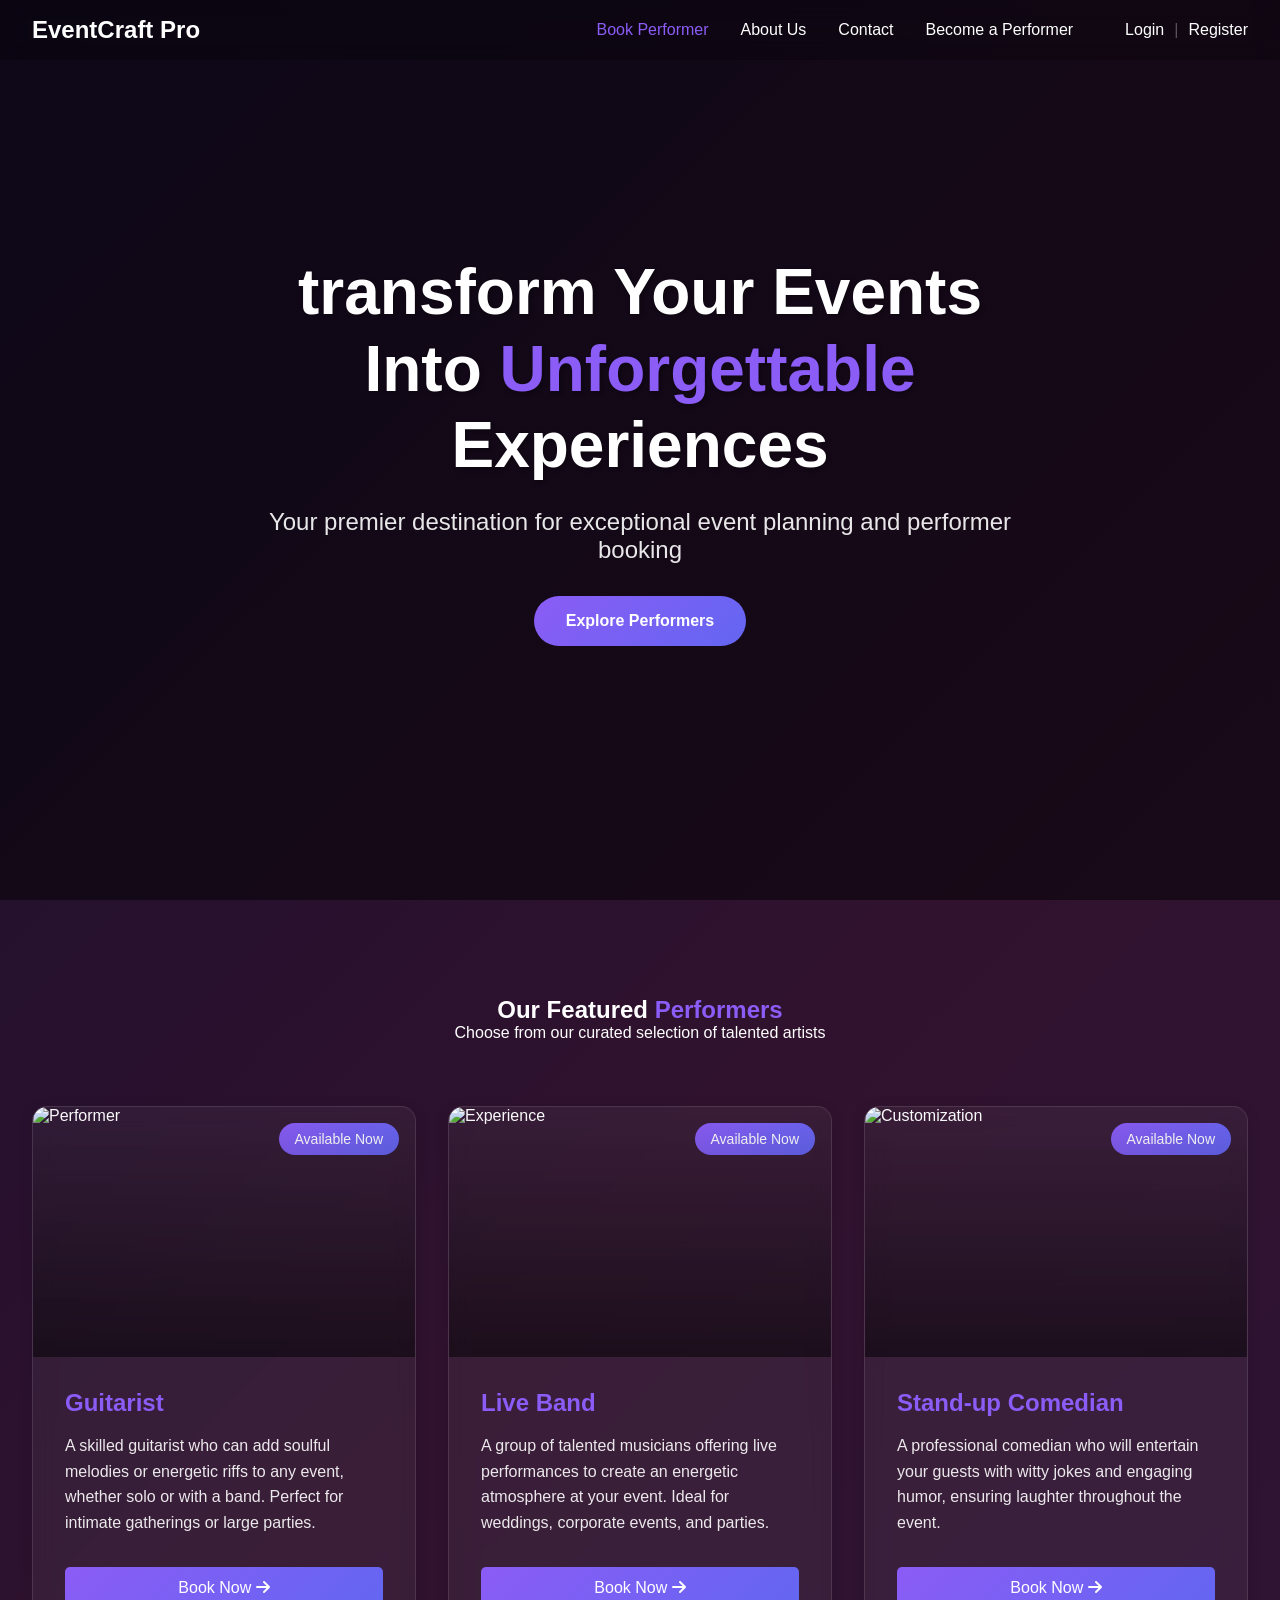
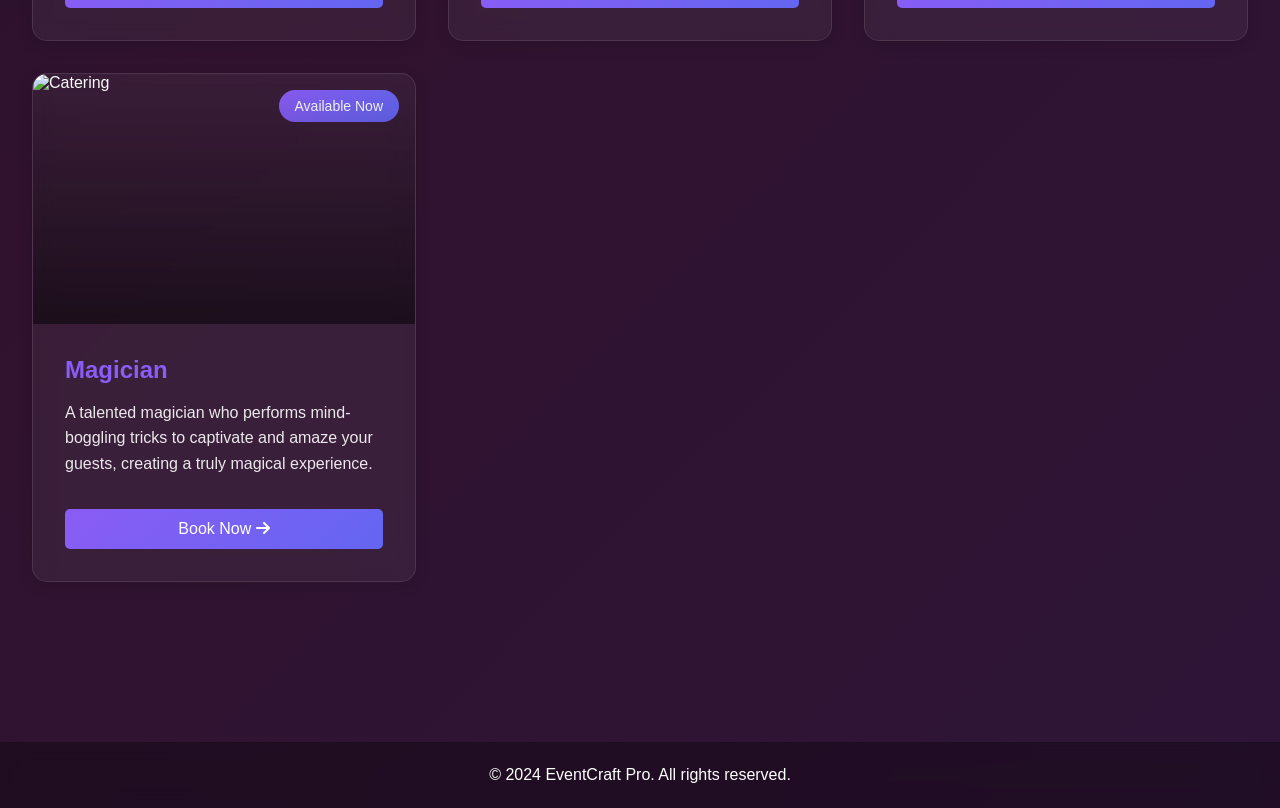
==== index.html @ e8dbcd3c "A" ====
<!DOCTYPE html>
<html lang="en">
<head>
    <meta charset="UTF-8">
    <meta name="viewport" content="width=device-width, initial-scale=1.0">
    <title>EventCraft Pro - Book Performers</title>
    <link rel="stylesheet" href="style.css">
    <link rel="stylesheet" href="https://cdnjs.cloudflare.com/ajax/libs/font-awesome/6.0.0/css/all.min.css">
    <!-- Import Firebase SDK -->
    <script type="module">
        // Import the functions you need from the SDKs you need
        import { initializeApp } from "https://www.gstatic.com/firebasejs/10.8.0/firebase-app.js";
        import { getAuth, GoogleAuthProvider, signInWithPopup } from "https://www.gstatic.com/firebasejs/10.8.0/firebase-auth.js";
        import { getDatabase, ref, set, get, update } from "https://www.gstatic.com/firebasejs/10.8.0/firebase-database.js";
        import { getAnalytics } from "https://www.gstatic.com/firebasejs/10.8.0/firebase-analytics.js";

        // Your web app's Firebase configuration
        const firebaseConfig = {
            apiKey: "AIzaSyDHqkFmOgKRS1c6msmkvxAgS6EsvEPNE9Y",
            authDomain: "eventgenie-69f86.firebaseapp.com",
            databaseURL: "https://eventgenie-69f86-default-rtdb.firebaseio.com",
            projectId: "eventgenie-69f86",
            storageBucket: "eventgenie-69f86.firebasestorage.app",
            messagingSenderId: "895023626007",
            appId: "1:895023626007:web:2955f3699d16775f1aa952",
            measurementId: "G-2DZHB9S23G"
        };

        // Initialize Firebase
        const app = initializeApp(firebaseConfig);
        const auth = getAuth(app);
        const database = getDatabase(app);
        const analytics = getAnalytics(app);
        const provider = new GoogleAuthProvider();

        // Make auth and db available globally
        window.auth = auth;
        window.database = database;
        window.provider = provider;
        window.signInWithPopup = signInWithPopup;
        window.GoogleAuthProvider = GoogleAuthProvider;
        window.dbRef = ref;
        window.dbSet = set;
        window.dbGet = get;
        window.dbUpdate = update;
    </script>
</head>
<body>
    <nav>
        <div class="logo">EventCraft Pro</div>
        <div class="hamburger">
            <span></span>
            <span></span>
            <span></span>
        </div>
        <ul class="nav-links">
            <li><a href="index.html" class="active">Book Performer</a></li>
            <li><a href="about.html">About Us</a></li>
            <li><a href="contact.html">Contact</a></li>
            <li><a href="Become.html">Become a Performer</a></li>
            <li class="auth-links">
                <a href="#" onclick="openLoginModal()">Login</a>
                <span class="auth-separator">|</span>
                <a href="#" onclick="openRegisterModal()">Register</a>
            </li>
        </ul>
    </nav>

    <header class="hero">
        <div class="hero-content">
            <h1>transform Your Events Into <span class="highlight">Unforgettable</span> Experiences</h1>
            <p class="hero-subtitle">Your premier destination for exceptional event planning and performer booking</p>
            <div class="hero-cta">
                <a href="#services" class="cta-button">Explore Performers</a>
            </div>
        </div>
    </header>

    <main>
        <section id="services" class="services">
            <div class="section-header">
                <h2>Our Featured <span class="highlight">Performers</span></h2>
                <p class="section-subtitle">Choose from our curated selection of talented artists</p>
            </div>
            
            <div class="services-grid">
                <a href="contact.html" class="service-card">
                    <div class="card-image">
                        <img src="https://media.istockphoto.com/id/834800606/photo/guitarist-performing-on-stage.jpg?s=612x612&w=0&k=20&c=qV2kb87BO_AYy0258hLiLQM-kBCj9QJ39z_P36ZU0qQ=" alt="Performer">
                        <div class="card-overlay">
                            <span class="availability">Available Now</span>
                        </div>
                    </div>
                    <div class="card-content">
                        <h2>Guitarist</h2>
                        <p>A skilled guitarist who can add soulful melodies or energetic riffs to any event, whether solo or with a band. Perfect for intimate gatherings or large parties.</p>
                        <button class="book-now">Book Now <i class="fas fa-arrow-right"></i></button>
                    </div>
                </a>
                
                <a href="contact.html" class="service-card">
                    <div class="card-image">
                        <img src="https://media.istockphoto.com/id/1391884768/vector/alternative-band-musicians-concert-with-crowd-silhouettes.jpg?s=612x612&w=0&k=20&c=vzy4deVEqBKVAGXuo5H_Bl2h9khJTq_dO2vNl_uFGCQ=" alt="Experience">
                        <div class="card-overlay">
                            <span class="availability">Available Now</span>
                        </div>
                    </div>
                    <div class="card-content">
                        <h2>Live Band</h2>
                        <p> A group of talented musicians offering live performances to create an energetic atmosphere at your event. Ideal for weddings, corporate events, and parties.</p>
                        <button class="book-now">Book Now <i class="fas fa-arrow-right"></i></button>
                    </div>
                </a>

                <a href="contact.html" class="service-card">
                    <div class="card-image">
                        <img src="https://engage4more.com/blog/wp-content/uploads/2022/03/harsh-gujral-1.jpeg" alt="Customization">
                        <div class="card-overlay">
                            <span class="availability">Available Now</span>
                        </div>
                    </div>
                    <div class="card-content">
                        <h2>Stand-up Comedian</h2>
                        <p> A professional comedian who will entertain your guests with witty jokes and engaging humor, ensuring laughter throughout the event. ㅤㅤㅤㅤㅤㅤㅤㅤㅤㅤㅤㅤㅤㅤ</p>
                        <button class="book-now">Book Now <i class="fas fa-arrow-right"></i></button>
                    </div>
                </a>

                <a href="contact.html" class="service-card">
                    <div class="card-image">
                        <img src="https://static.vecteezy.com/system/resources/thumbnails/028/538/266/small_2x/magician-playing-generate-ai-photo.jpg" alt="Catering">
                        <div class="card-overlay">
                            <span class="availability">Available Now</span>
                        </div>
                    </div>
                    <div class="card-content">
                        <h2>Magician</h2>
                        <p>A talented magician who performs mind-boggling tricks to captivate and amaze your guests, creating a truly magical experience.ㅤㅤㅤㅤㅤㅤㅤㅤㅤㅤㅤㅤㅤㅤ</p>
                        <button class="book-now">Book Now <i class="fas fa-arrow-right"></i></button>
                    </div>
                </a>











            </div>
        </section>
    </main>

    <footer>
        <p>&copy; 2024 EventCraft Pro. All rights reserved.</p>
    </footer>

    <div id="loginModal" class="modal">
        <div class="modal-content">
            <span class="close">&times;</span>
            <div class="modal-header">
                <h2>Welcome Back!</h2>
            </div>
            <div class="login-options">
                <button class="login-option user-login active">
                    <i class="fas fa-user"></i>
                    <span>User Login</span>
                </button>
                <button class="login-option artist-login">
                    <i class="fas fa-star"></i>
                    <span>Artist Login</span>
                </button>
            </div>
            <form class="login-form">
                <input type="email" placeholder="Email" required>
                <input type="password" placeholder="Password" required>
                <button type="submit">Login</button>
                <div class="social-login">
                    <p>Or continue with</p>
                    <button type="button" class="google-btn" onclick="handleGoogleSignIn()">
                        <img src="https://www.gstatic.com/firebasejs/ui/2.0.0/images/auth/google.svg" alt="Google" class="google-icon">
                        Sign in with Google
                    </button>
                </div>
                <p class="form-footer">
                    New to EventCraft? <a href="#" onclick="switchToRegister()">Sign up here</a>
                </p>
            </form>
        </div>
    </div>

    <div id="registerModal" class="modal">
        <div class="modal-content">
            <span class="close">&times;</span>
            <div class="modal-header">
                <h2>Create Account</h2>
            </div>
            <div class="login-options">
                <button class="login-option user-login active">
                    <i class="fas fa-user"></i>
                    <span>User Account</span>
                </button>
                <button class="login-option artist-login">
                    <i class="fas fa-star"></i>
                    <span>Artist Account</span>
                </button>
            </div>
            <form class="register-form">
                <input type="text" placeholder="Full Name" required>
                <input type="email" placeholder="Email" required>
                <input type="password" placeholder="Password" required>
                <input type="password" placeholder="Confirm Password" required>
                <button type="submit">Create Account</button>
                <div class="social-login">
                    <p>Or sign up with</p>
                    <button type="button" class="google-btn" onclick="handleGoogleSignIn()">
                        <img src="https://www.gstatic.com/firebasejs/ui/2.0.0/images/auth/google.svg" alt="Google" class="google-icon">
                        Sign up with Google
                    </button>
                </div>
                <p class="form-footer">
                    Already have an account? <a href="#" onclick="switchToLogin()">Login here</a>
                </p>
            </form>
        </div>
    </div>

    <script>
        const hamburger = document.querySelector('.hamburger');
        const navLinks = document.querySelector('.nav-links');

        hamburger.addEventListener('click', () => {
            hamburger.classList.toggle('active');
            navLinks.classList.toggle('active');
        });

        // Close menu when clicking a link
        document.querySelectorAll('.nav-links li a').forEach(link => {
            link.addEventListener('click', () => {
                hamburger.classList.remove('active');
                navLinks.classList.remove('active');
            });
        });

        function openLoginModal() {
            document.getElementById('loginModal').style.display = 'block';
        }

        function openRegisterModal() {
            document.getElementById('registerModal').style.display = 'block';
        }

        function switchToRegister() {
            document.getElementById('loginModal').style.display = 'none';
            document.getElementById('registerModal').style.display = 'block';
        }

        function switchToLogin() {
            document.getElementById('registerModal').style.display = 'none';
            document.getElementById('loginModal').style.display = 'block';
        }

        // Close modal when clicking on X or outside
        document.querySelectorAll('.modal .close').forEach(close => {
            close.onclick = function() {
                this.closest('.modal').style.display = 'none';
            }
        });

        window.onclick = function(event) {
            if (event.target.classList.contains('modal')) {
                event.target.style.display = 'none';
            }
        }

        // Switch between user and artist options
        document.querySelectorAll('.login-option').forEach(option => {
            option.onclick = function() {
                const parent = this.closest('.login-options');
                parent.querySelector('.active').classList.remove('active');
                this.classList.add('active');
            }
        });

        // Firebase Auth State Observer
        window.addEventListener('DOMContentLoaded', () => {
            window.auth.onAuthStateChanged((user) => {
                if (user) {
                    // User is signed in
                    console.log("User is signed in:", user); // Debug log
                    const authLinks = document.querySelector('.auth-links');
                    if (authLinks) {
                        authLinks.innerHTML = `
                            <div class="user-profile-menu">
                                <div class="profile-trigger">
                                    <img src="${user.photoURL || 'https://upload.wikimedia.org/wikipedia/commons/7/7c/Profile_avatar_placeholder_large.png'}" 
                                         alt="Profile" 
                                         class="profile-picture"
                                         onerror="this.src='https://upload.wikimedia.org/wikipedia/commons/7/7c/Profile_avatar_placeholder_large.png'">
                                    <span class="user-name">${user.displayName || user.email}</span>
                                    <i class="fas fa-chevron-down"></i>
                                </div>
                                <div class="dropdown-menu">
                                    <a href="#" class="dropdown-item">
                                        <i class="fas fa-user"></i> Profile
                                    </a>
                                    <a href="#" class="dropdown-item">
                                        <i class="fas fa-cog"></i> Settings
                                    </a>
                                    <div class="dropdown-divider"></div>
                                    <a href="#" onclick="handleSignOut(event)" class="dropdown-item">
                                        <i class="fas fa-sign-out-alt"></i> Logout
                                    </a>
                                </div>
                            </div>
                        `;

                        // Add click listener for dropdown
                        const profileTrigger = authLinks.querySelector('.profile-trigger');
                        if (profileTrigger) {
                            profileTrigger.addEventListener('click', (e) => {
                                e.preventDefault();
                                e.stopPropagation();
                                const dropdown = authLinks.querySelector('.dropdown-menu');
                                if (dropdown) {
                                    dropdown.classList.toggle('show');
                                }
                            });
                        }
                    }
                } else {
                    // User is signed out
                    console.log("User is signed out"); // Debug log
                    const authLinks = document.querySelector('.auth-links');
                    if (authLinks) {
                        authLinks.innerHTML = `
                            <a href="#" onclick="openLoginModal()">Login</a>
                            <span class="auth-separator">|</span>
                            <a href="#" onclick="openRegisterModal()">Register</a>
                        `;
                    }
                }
            });

            // Close dropdown when clicking outside
            document.addEventListener('click', (e) => {
                if (!e.target.closest('.user-profile-menu')) {
                    const dropdowns = document.querySelectorAll('.dropdown-menu.show');
                    dropdowns.forEach(dropdown => {
                        dropdown.classList.remove('show');
                    });
                }
            });
        });

        // Update handleSignOut function
        window.handleSignOut = async function(e) {
            e.preventDefault();
            try {
                await window.auth.signOut();
                const dropdowns = document.querySelectorAll('.dropdown-menu.show');
                dropdowns.forEach(dropdown => {
                    dropdown.classList.remove('show');
                });
                showNotification('Logged out successfully!', 'success');
            } catch (error) {
                console.error("Sign out error:", error);
                showNotification(error.message, 'error');
            }
        };

        // Handle Login
        document.querySelector('.login-form').addEventListener('submit', async (e) => {
            e.preventDefault();
            const email = e.target.querySelector('input[type="email"]').value;
            const password = e.target.querySelector('input[type="password"]').value;
            
            try {
                const userCredential = await window.auth.signInWithEmailAndPassword(email, password);
                document.getElementById('loginModal').style.display = 'none';
                showNotification('Successfully logged in!', 'success');
            } catch (error) {
                showNotification(error.message, 'error');
            }
        });

        // Handle Registration
        document.querySelector('.register-form').addEventListener('submit', async (e) => {
            e.preventDefault();
            const email = e.target.querySelector('input[type="email"]').value;
            const password = e.target.querySelector('input[type="password"]').value;
            const confirmPassword = e.target.querySelector('input[placeholder="Confirm Password"]').value;
            const fullName = e.target.querySelector('input[placeholder="Full Name"]').value;
            
            if (password !== confirmPassword) {
                showNotification('Passwords do not match!', 'error');
                return;
            }

            try {
                const userCredential = await window.auth.createUserWithEmailAndPassword(email, password);
                
                // Get the selected role (user or artist)
                const isArtist = document.querySelector('.login-option.artist-login').classList.contains('active');
                
                // Add user data to Realtime Database using the modular syntax
                const userRef = window.dbRef(window.database, `Users/${userCredential.user.uid}`);
                await window.dbSet(userRef, {
                    fullName: fullName,
                    email: email,
                    role: isArtist ? 'artist' : 'user',
                    createdAt: new Date().toISOString()
                });

                document.getElementById('registerModal').style.display = 'none';
                showNotification('Account created successfully!', 'success');
            } catch (error) {
                console.error("Registration error:", error);
                showNotification(error.message, 'error');
            }
        });

        // Update the Google Sign In function
        async function handleGoogleSignIn() {
            try {
                const result = await window.signInWithPopup(window.auth, window.provider);
                const user = result.user;
                
                try {
                    // Reference to the user's data in Realtime Database
                    const userRef = window.dbRef(window.database, `Users/${user.uid}`);
                    
                    // Check if user exists
                    const snapshot = await window.dbGet(userRef);
                    
                    if (!snapshot.exists()) {
                        // This is a new user, save their data
                        const isArtist = document.querySelector('.login-option.artist-login').classList.contains('active');
                        const userData = {
                            fullName: user.displayName || '',
                            email: user.email,
                            role: isArtist ? 'artist' : 'user',
                            createdAt: new Date().toISOString(),
                            photoURL: user.photoURL || null,
                            lastLogin: new Date().toISOString()
                        };

                        // Save the user data using the modular syntax
                        await window.dbSet(userRef, userData);
                        console.log("New user data saved");
                    } else {
                        // Update last login for existing user
                        const updates = {
                            lastLogin: new Date().toISOString(),
                            photoURL: user.photoURL || null // Update photo URL if changed
                        };
                        await window.dbSet(userRef, updates);
                        console.log("Updated existing user");
                    }
                    
                    document.getElementById('loginModal').style.display = 'none';
                    showNotification('Successfully logged in with Google!', 'success');
                } catch (error) {
                    console.error("Error in database operations:", error);
                    showNotification('Error saving user data: ' + error.message, 'error');
                }
            } catch (error) {
                console.error("Google sign in error:", error);
                showNotification(error.message, 'error');
            }
        }

        // Notification System
        function showNotification(message, type) {
            const notification = document.createElement('div');
            notification.className = `notification ${type}`;
            notification.textContent = message;
            
            document.body.appendChild(notification);
            
            // Remove notification after 3 seconds
            setTimeout(() => {
                notification.remove();
            }, 3000);
        }
    </script>

    <!-- Add these styles to your CSS -->
    <style>
    .social-login {
        text-align: center;
        margin-top: 20px;
        padding-top: 20px;
        border-top: 1px solid rgba(255, 255, 255, 0.1);
    }

    .social-login p {
        color: rgba(255, 255, 255, 0.7);
        margin-bottom: 15px;
    }

    .google-btn {
        display: flex;
        align-items: center;
        justify-content: center;
        gap: 10px;
        width: 100%;
        padding: 12px;
        background: white;
        border: none;
        border-radius: 8px;
        color: #333;
        font-weight: 500;
        cursor: pointer;
        transition: all 0.3s ease;
    }

    .google-btn:hover {
        background: #f1f1f1;
        transform: translateY(-2px);
    }

    .google-btn img {
        width: 20px;
        height: 20px;
    }
    </style>
</body>
</html>
---- style.css ----
* {
    margin: 0;
    padding: 0;
    box-sizing: border-box;
    font-family: 'Arial', sans-serif;
}

body {
    background: linear-gradient(135deg, #1a0f2e, #30122e, #2e1537);
    color: white;
    min-height: 100vh;
}

/* Navigation */
nav {
    display: flex;
    justify-content: space-between;
    align-items: center;
    padding: 1rem 2rem;
    background: rgba(0, 0, 0, 0.2);
    backdrop-filter: blur(10px);
    position: fixed;
    width: 100%;
    top: 0;
    z-index: 1000;
}

.logo {
    font-size: 1.5rem;
    font-weight: bold;
    color: white;
}

.nav-links {
    display: flex;
    list-style: none;
    gap: 2rem;
}

.nav-links a {
    color: white;
    text-decoration: none;
    font-weight: 500;
    transition: color 0.3s;
}

.nav-links a:hover,
.nav-links a.active {
    color: #8b5cf6;
}


.hero {
    position: relative;
    height: 100vh;
    background: linear-gradient(rgba(0, 0, 0, 0.5), rgba(0, 0, 0, 0.5)),
                url('https://images.unsplash.com/photo-1533174072545-7a4b6ad7a6c3?w=1200') center/cover fixed;
    display: flex;
    align-items: center;
    justify-content: center;
    text-align: center;
    padding: 0 2rem;
}

.hero-content {
    max-width: 800px;
    animation: fadeInUp 1s ease;
}

.highlight {
    color: #8b5cf6;
    font-weight: bold;
}

.hero h1 {
    font-size: 4rem;
    margin-bottom: 1.5rem;
    line-height: 1.2;
    text-shadow: 2px 2px 4px rgba(0, 0, 0, 0.3);
}

.hero-subtitle {
    font-size: 1.5rem;
    margin-bottom: 2rem;
    opacity: 0.9;
}

.cta-button {
    display: inline-block;
    padding: 1rem 2rem;
    background: linear-gradient(135deg, #8b5cf6, #6366f1);
    color: white;
    text-decoration: none;
    border-radius: 30px;
    font-weight: bold;
    transition: transform 0.3s ease, box-shadow 0.3s ease;
}

.cta-button:hover {
    transform: translateY(-2px);
    box-shadow: 0 4px 15px rgba(139, 92, 246, 0.4);
}

.services {
    background: transparent;
    padding: 6rem 2rem;
}

.section-header {
    text-align: center;
    margin-bottom: 4rem;
}

.services-grid {
    display: grid;
    grid-template-columns: repeat(auto-fit, minmax(300px, 1fr));
    gap: 2rem;
    max-width: 1400px;
    margin: 0 auto;
}

.service-card {
    background: rgba(255, 255, 255, 0.05);
    backdrop-filter: blur(10px);
    border: 1px solid rgba(255, 255, 255, 0.1);
    border-radius: 15px;
    overflow: hidden;
    box-shadow: 0 4px 15px rgba(0, 0, 0, 0.1);
    transition: transform 0.3s ease, box-shadow 0.3s ease;
    text-decoration: none;
    color: inherit;
    animation: fadeIn 0.6s ease-out forwards;
    opacity: 0;
}

.card-image {
    position: relative;
    height: 250px;
    overflow: hidden;
}

.card-image img {
    width: 100%;
    height: 100%;
    object-fit: cover;
    transition: transform 0.3s ease;
}

.card-overlay {
    position: absolute;
    top: 1rem;
    right: 1rem;
    background: linear-gradient(135deg, #8b5cf6, #6366f1);
    padding: 0.5rem 1rem;
    border-radius: 20px;
    color: white;
    font-size: 0.875rem;
}

.card-content {
    padding: 2rem;
}

.card-content h2 {
    color: #8b5cf6;
    margin-bottom: 1rem;
    font-size: 1.5rem;
}

.card-content p {
    color: rgba(255, 255, 255, 0.9);
    line-height: 1.6;
    margin-bottom: 1rem;
}

.service-card:hover {
    transform: translateY(-5px);
    box-shadow: 0 8px 25px rgba(0, 0, 0, 0.15);
}

.service-card:hover .card-image img {
    transform: scale(1.1);
}

.book-now {
    display: inline-flex;
    align-items: center;
    gap: 0.5rem;
    padding: 0.8rem 1.5rem;
    background: linear-gradient(135deg, #8b5cf6, #6366f1);
    color: white;
    border: none;
    border-radius: 25px;
    cursor: pointer;
    font-weight: 500;
    margin-top: 1rem;
    transition: all 0.3s ease;
    width: 100%;
    text-align: center;
}

.book-now:hover {
    transform: translateY(-2px);
    box-shadow: 0 4px 15px rgba(139, 92, 246, 0.4);
    background: linear-gradient(135deg, #6366f1, #8b5cf6);
}

@keyframes fadeInUp {
    from {
        opacity: 0;
        transform: translateY(30px);
    }
    to {
        opacity: 1;
        transform: translateY(0);
    }
}

@media (max-width: 768px) {
    .hero h1 {
        font-size: 2.5rem;
    }
    
    .hero-subtitle {
        font-size: 1.2rem;
    }
}

/* About Section */
.about-section {
    padding: 8rem 2rem 4rem;
    text-align: center;
}

.founders {
    display: grid;
    grid-template-columns: repeat(auto-fit, minmax(300px, 1fr));
    gap: 2rem;
    margin: 3rem 0;
}

.founder-card {
    background: #fff;
    padding: 2rem;
    border-radius: 10px;
    box-shadow: 0 2px 5px rgba(0, 0, 0, 0.1);
}

.founder-card img {
    width: 200px;
    height: 200px;
    border-radius: 50%;
    object-fit: cover;
    margin-bottom: 1rem;
}

.story {
    max-width: 800px;
    margin: 0 auto;
    padding: 2rem;
}

/* Contact Section */
.contact-section {
    padding: 8rem 2rem 4rem;
    background: #f9f9f9;
}

.contact-container {
    max-width: 1200px;
    margin: 2rem auto;
    display: grid;
    grid-template-columns: repeat(auto-fit, minmax(300px, 1fr));
    gap: 2rem;
}

.contact-info {
    background: #fff;
    padding: 2rem;
    border-radius: 10px;
}

.info-item {
    margin: 1.5rem 0;
}

.contact-form {
    background: #fff;
    padding: 2rem;
    border-radius: 10px;
}

.contact-form input,
.contact-form textarea {
    width: 100%;
    padding: 0.8rem;
    margin: 0.5rem 0;
    border: 1px solid #ddd;
    border-radius: 5px;
}

.contact-form textarea {
    height: 150px;
    resize: vertical;
}

.contact-form button {
    background: #333;
    color: #fff;
    padding: 0.8rem 2rem;
    border: none;
    border-radius: 5px;
    cursor: pointer;
    transition: background 0.3s;
}

.contact-form button:hover {
    background: #555;
}

/* Footer */
footer {
    background: rgba(0, 0, 0, 0.3);
    backdrop-filter: blur(10px);
    color: white;
    text-align: center;
    padding: 1.5rem;
    margin-top: 4rem;
}

/* Animations */
@keyframes fadeIn {
    from {
        opacity: 0;
        transform: translateY(20px);
    }
    to {
        opacity: 1;
        transform: translateY(0);
    }
}

/* Responsive Design */
@media (max-width: 768px) {
    .hero h1 {
        font-size: 2rem;
    }
    
    nav {
        flex-direction: column;
        padding: 1rem;
    }
    
    nav ul {
        margin-top: 1rem;
    }
    
    .contact-container {
        grid-template-columns: 1fr;
    }
}


.book-now {
    display: inline-block;
    margin-top: 1rem;
    padding: 0.7rem 2rem;
    background-color: #e63946;
    border: none;
    color: rgb(255, 255, 255);
    border-radius: 5px;
    font-size: 1rem;
    transition: 0.3s;
}

.book-now:hover {
    background-color: #04a949;
    transform: scale(1.01);
    box-shadow: 0 10px 20px rgba(0, 0, 0, 0.3);
    cursor: pointer;

}

/* .service-card1{
    background: #fff;
    padding: 1rem;
    border-radius: 10px;
    box-shadow: 0 2px 5px rgba(0, 0, 0, 0.1);
    transition: transform 0.3s;
    text-decoration: none;
    color: inherit;
} */

.hamburger {
    display: none;
    cursor: pointer;
    padding: 10px;
}

.hamburger span {
    display: block;
    width: 25px;
    height: 3px;
    background-color: white;
    margin: 5px 0;
    transition: all 0.3s ease;
}

@media (max-width: 768px) {
    .hamburger {
        display: block;
        z-index: 1001;
    }

    .nav-links {
        position: fixed;
        top: 0;
        right: -100%;
        height: 100vh;
        width: 100%;
        background: rgba(0, 0, 0, 0.9);
        flex-direction: column;
        justify-content: center;
        align-items: center;
        transition: right 0.3s ease;
    }

    .nav-links.active {
        right: 0;
    }

    nav ul li {
        margin: 20px 0;
    }

    /* Hamburger animation classes */
    .hamburger.active span:nth-child(1) {
        transform: rotate(45deg) translate(5px, 5px);
    }

    .hamburger.active span:nth-child(2) {
        opacity: 0;
    }

    .hamburger.active span:nth-child(3) {
        transform: rotate(-45deg) translate(7px, -6px);
    }
}

/* Add hover effect for card images */
.card-image::after {
    content: '';
    position: absolute;
    top: 0;
    left: 0;
    width: 100%;
    height: 100%;
    background: linear-gradient(to bottom, transparent 0%, rgba(0, 0, 0, 0.5) 100%);
}

.service-card:hover .card-image::after {
    background: linear-gradient(to bottom, transparent 0%, rgba(139, 92, 246, 0.5) 100%);
}

/* Auth Links in Nav */
.auth-links {
    margin-left: 20px;
    display: flex;
    align-items: center;
    gap: 10px;
}

.auth-links a {
    color: white;
    text-decoration: none;
    font-weight: 500;
    transition: color 0.3s;
}

.auth-separator {
    color: rgba(255, 255, 255, 0.3);
}

.auth-links a:hover {
    color: #8b5cf6;
}

/* Modal Styles */
.modal {
    display: none;
    position: fixed;
    top: 0;
    left: 0;
    width: 100%;
    height: 100%;
    background: rgba(0, 0, 0, 0.8);
    backdrop-filter: blur(5px);
    z-index: 1000;
}

.modal-content {
    position: relative;
    background: linear-gradient(135deg, rgba(26, 15, 46, 0.95), rgba(48, 18, 46, 0.95));
    margin: 15vh auto;
    padding: 2rem;
    width: 90%;
    max-width: 400px;
    border-radius: 15px;
    box-shadow: 0 8px 32px rgba(0, 0, 0, 0.2);
    border: 1px solid rgba(255, 255, 255, 0.1);
    color: white;
}

.modal-header {
    text-align: center;
    margin-bottom: 2rem;
}

.modal-header h2 {
    font-size: 1.8rem;
    color: white;
    margin-bottom: 0.5rem;
}

.close {
    position: absolute;
    right: 20px;
    top: 15px;
    font-size: 24px;
    cursor: pointer;
    color: rgba(255, 255, 255, 0.8);
    transition: color 0.3s;
}

.close:hover {
    color: #8b5cf6;
}

/* Login Options */
.login-options {
    display: grid;
    grid-template-columns: 1fr 1fr;
    gap: 10px;
    margin-bottom: 2rem;
}

.login-option {
    background: rgba(255, 255, 255, 0.1);
    border: none;
    padding: 1rem;
    border-radius: 10px;
    color: white;
    cursor: pointer;
    transition: all 0.3s;
    display: flex;
    flex-direction: column;
    align-items: center;
    gap: 8px;
}

.login-option i {
    font-size: 1.5rem;
}

.login-option.active {
    background: linear-gradient(135deg, #8b5cf6, #6366f1);
}

/* Form Styles */
.login-form, .register-form {
    display: flex;
    flex-direction: column;
    gap: 1rem;
}

.login-form input, .register-form input {
    width: 100%;
    padding: 12px;
    background: rgba(255, 255, 255, 0.1);
    border: 1px solid rgba(255, 255, 255, 0.2);
    border-radius: 8px;
    color: white;
    font-size: 16px;
}

.login-form input::placeholder, .register-form input::placeholder {
    color: rgba(255, 255, 255, 0.5);
}

.login-form button, .register-form button {
    background: linear-gradient(135deg, #8b5cf6, #6366f1);
    color: white;
    padding: 12px;
    border: none;
    border-radius: 8px;
    cursor: pointer;
    font-size: 16px;
    font-weight: 500;
    transition: transform 0.3s;
}

.login-form button:hover, .register-form button:hover {
    transform: translateY(-2px);
}

.form-footer {
    text-align: center;
    margin-top: 1rem;
    color: rgba(255, 255, 255, 0.7);
}

.form-footer a {
    color: #8b5cf6;
    text-decoration: none;
    font-weight: 500;
}

.form-footer a:hover {
    text-decoration: underline;
}

/* Responsive Design */
@media (max-width: 768px) {
    .auth-links {
        margin: 20px 0 0;
    }
    
    .modal-content {
        margin: 10vh auto;
        padding: 1.5rem;
    }
}

/* Notification Styles */
.notification {
    position: fixed;
    bottom: 20px;
    right: 20px;
    padding: 15px 25px;
    border-radius: 10px;
    color: white;
    font-weight: 500;
    z-index: 1100;
    animation: slideIn 0.3s ease-out;
}

.notification.success {
    background: linear-gradient(135deg, #10B981, #059669);
}

.notification.error {
    background: linear-gradient(135deg, #EF4444, #DC2626);
}

@keyframes slideIn {
    from {
        transform: translateX(100%);
        opacity: 0;
    }
    to {
        transform: translateX(0);
        opacity: 1;
    }
}

/* User Profile Styles */
.user-profile {
    display: flex;
    align-items: center;
    gap: 8px;
}

.user-profile i {
    font-size: 1.2rem;
}

/* User Profile Menu Styles */
.user-profile-menu {
    position: relative;
    z-index: 1000;
}

.profile-trigger {
    display: flex;
    align-items: center;
    gap: 10px;
    cursor: pointer;
    padding: 5px 10px;
    border-radius: 25px;
    background: rgba(255, 255, 255, 0.1);
    transition: background 0.3s;
}

.profile-trigger:hover {
    background: rgba(255, 255, 255, 0.2);
}

.profile-picture {
    width: 32px;
    height: 32px;
    border-radius: 50%;
    object-fit: cover;
    border: 2px solid rgba(255, 255, 255, 0.2);
}

.user-name {
    color: white;
    font-weight: 500;
    max-width: 150px;
    overflow: hidden;
    text-overflow: ellipsis;
    white-space: nowrap;
}

.dropdown-menu {
    position: absolute;
    top: calc(100% + 10px);
    right: 0;
    background: linear-gradient(135deg, rgba(26, 15, 46, 0.95), rgba(48, 18, 46, 0.95));
    border-radius: 10px;
    box-shadow: 0 4px 20px rgba(0, 0, 0, 0.3);
    padding: 8px 0;
    min-width: 200px;
    display: none;
    z-index: 1001;
    border: 1px solid rgba(255, 255, 255, 0.1);
    backdrop-filter: blur(10px);
}

.dropdown-menu.show {
    display: block;
}

.dropdown-item {
    display: flex;
    align-items: center;
    gap: 10px;
    padding: 12px 20px;
    color: rgba(255, 255, 255, 0.9);
    text-decoration: none;
    transition: all 0.3s;
}

.dropdown-item:hover {
    background: rgba(139, 92, 246, 0.2);
    color: #8b5cf6;
}

.dropdown-item i {
    width: 20px;
    text-align: center;
    color: rgba(255, 255, 255, 0.7);
}

.dropdown-divider {
    height: 1px;
    background: rgba(255, 255, 255, 0.1);
    margin: 8px 0;
}

@keyframes dropdownFadeIn {
    from {
        opacity: 0;
        transform: translateY(-10px);
    }
    to {
        opacity: 1;
        transform: translateY(0);
    }
}

/* Responsive adjustments */
@media (max-width: 768px) {
    .profile-trigger {
        padding: 5px;
    }
    
    .user-name {
        display: none;
    }
    
    .dropdown-menu {
        right: -10px;
    }
}

/* Update Google button styles */
.social-login {
    text-align: center;
    margin-top: 20px;
    padding-top: 20px;
    border-top: 1px solid rgba(255, 255, 255, 0.1);
}

.social-login p {
    color: rgba(255, 255, 255, 0.7);
    margin-bottom: 15px;
}

.google-btn {
    display: flex;
    align-items: center;
    justify-content: center;
    gap: 12px;
    width: 100%;
    padding: 12px 16px;
    background: white;
    border: 1px solid #ddd;
    border-radius: 8px;
    color: #333;
    font-size: 14px;
    font-weight: 500;
    cursor: pointer;
    transition: all 0.3s ease;
}

.google-btn:hover {
    background: #f8f8f8;
    transform: translateY(-2px);
    box-shadow: 0 2px 8px rgba(0, 0, 0, 0.1);
}

.google-icon {
    width: 18px;
    height: 18px;
    object-fit: contain;
}
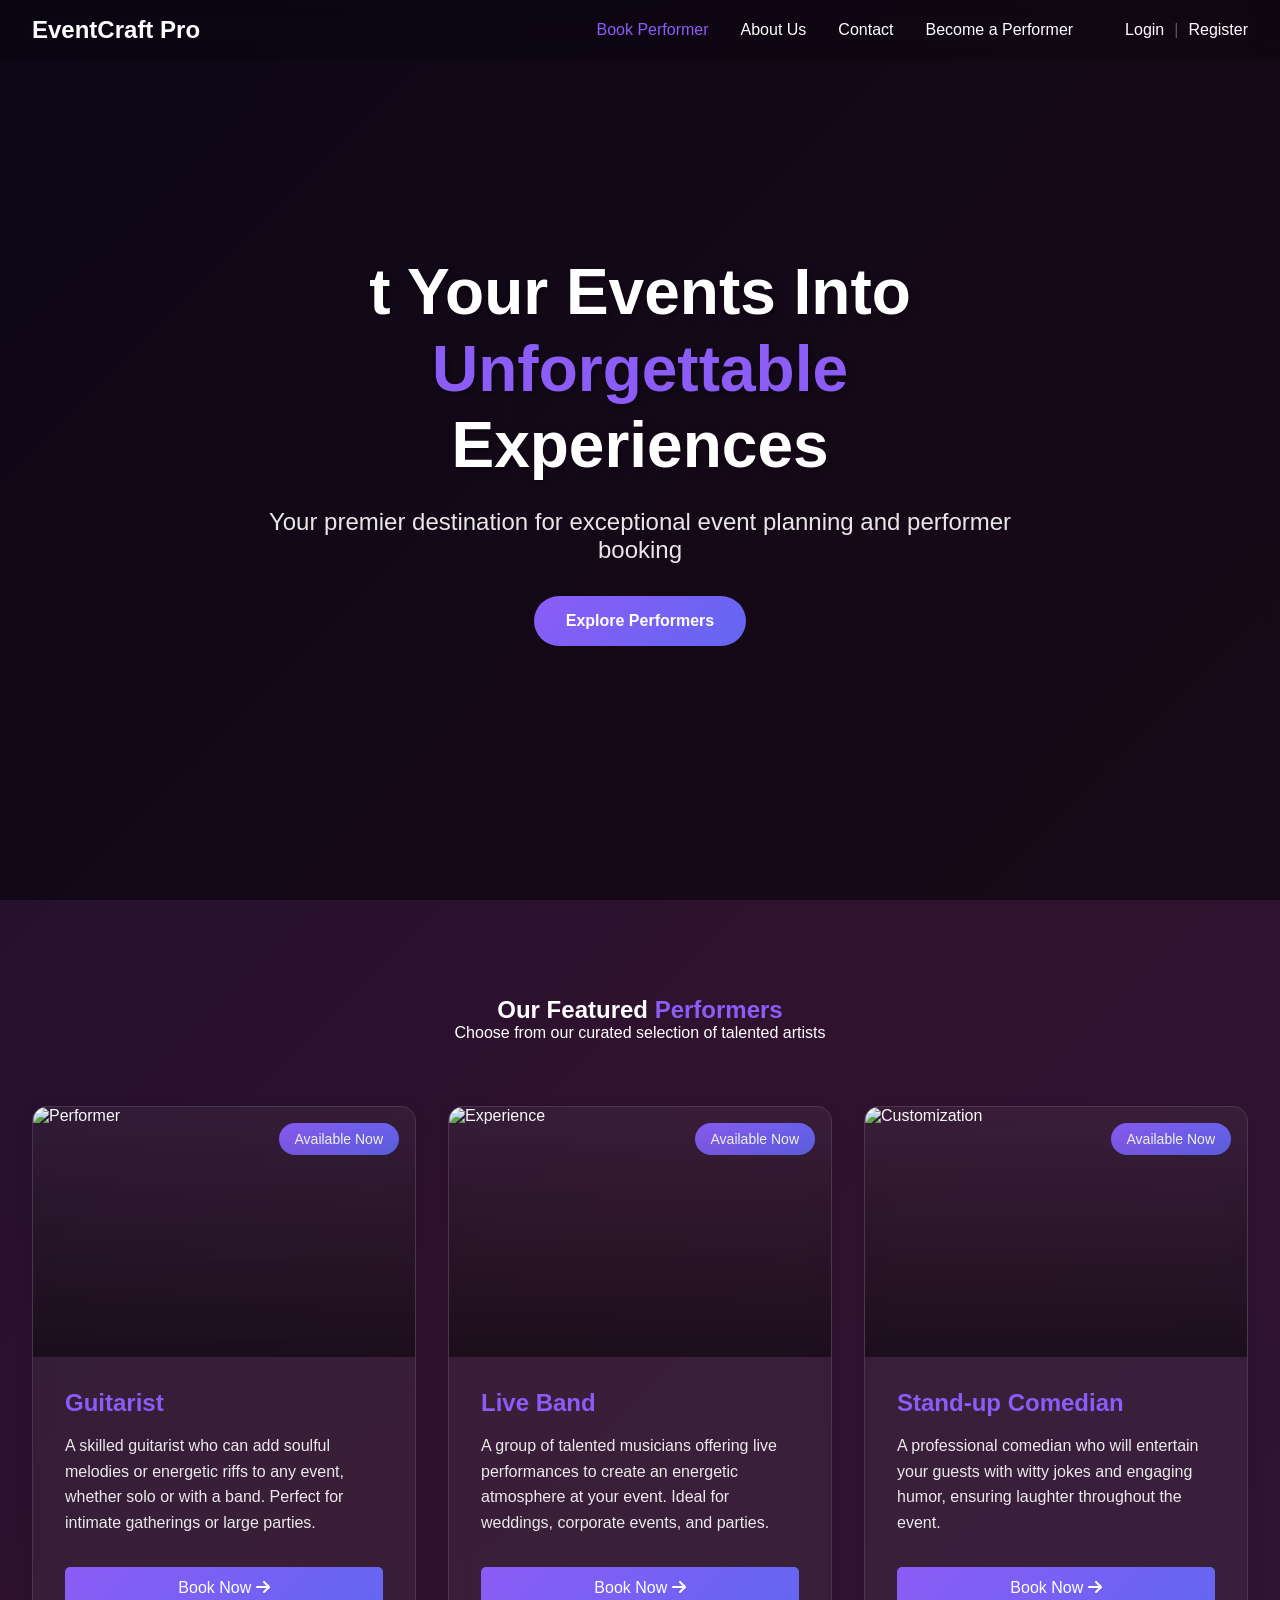
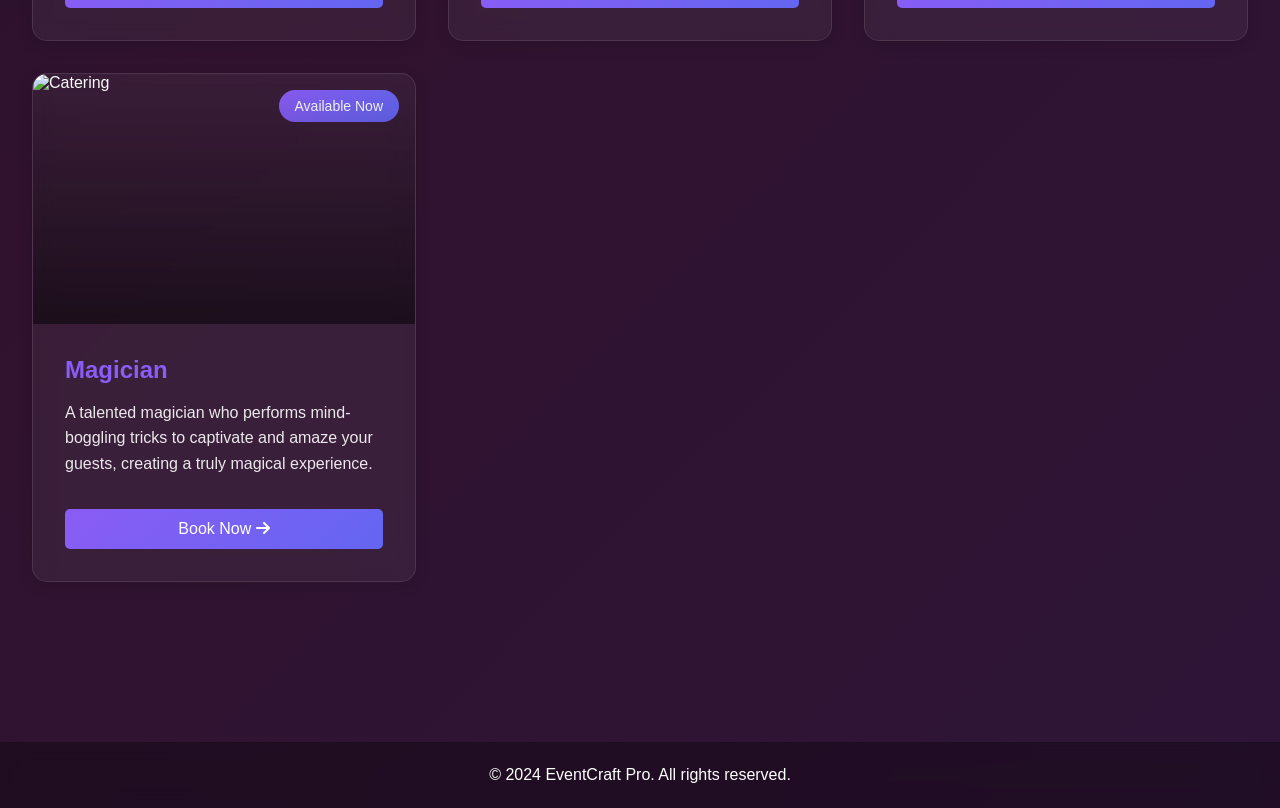
==== commit d207b552: "a" ====
--- a/index.html
+++ b/index.html
@@ -68,7 +68,7 @@
 
     <header class="hero">
         <div class="hero-content">
-            <h1>transform Your Events Into <span class="highlight">Unforgettable</span> Experiences</h1>
+            <h1>t Your Events Into <span class="highlight">Unforgettable</span> Experiences</h1>
             <p class="hero-subtitle">Your premier destination for exceptional event planning and performer booking</p>
             <div class="hero-cta">
                 <a href="#services" class="cta-button">Explore Performers</a>
@@ -406,14 +406,28 @@
                 // Get the selected role (user or artist)
                 const isArtist = document.querySelector('.login-option.artist-login').classList.contains('active');
                 
-                // Add user data to Realtime Database using the modular syntax
-                const userRef = window.dbRef(window.database, `Users/${userCredential.user.uid}`);
-                await window.dbSet(userRef, {
+                // Common user data
+                const userData = {
                     fullName: fullName,
                     email: email,
                     role: isArtist ? 'artist' : 'user',
                     createdAt: new Date().toISOString()
-                });
+                };
+
+                // Save to appropriate location based on role
+                if (isArtist) {
+                    // Save in both Artists and Users collections
+                    const artistRef = window.dbRef(window.database, `Artists/${userCredential.user.uid}`);
+                    const userRef = window.dbRef(window.database, `Users/${userCredential.user.uid}`);
+                    await Promise.all([
+                        window.dbSet(artistRef, userData),
+                        window.dbSet(userRef, userData)
+                    ]);
+                } else {
+                    // Save only in Users collection
+                    const userRef = window.dbRef(window.database, `Users/${userCredential.user.uid}`);
+                    await window.dbSet(userRef, userData);
+                }
 
                 document.getElementById('registerModal').style.display = 'none';
                 showNotification('Account created successfully!', 'success');
@@ -430,38 +444,49 @@
                 const user = result.user;
                 
                 try {
-                    // Reference to the user's data in Realtime Database
+                    // Get the selected role
+                    const isArtist = document.querySelector('.login-option.artist-login').classList.contains('active');
+                    
+                    // Reference to user data
                     const userRef = window.dbRef(window.database, `Users/${user.uid}`);
-                    
-                    // Check if user exists
                     const snapshot = await window.dbGet(userRef);
                     
+                    const userData = {
+                        fullName: user.displayName || '',
+                        email: user.email,
+                        role: isArtist ? 'artist' : 'user',
+                        createdAt: new Date().toISOString(),
+                        photoURL: user.photoURL || null,
+                        lastLogin: new Date().toISOString()
+                    };
+
                     if (!snapshot.exists()) {
-                        // This is a new user, save their data
-                        const isArtist = document.querySelector('.login-option.artist-login').classList.contains('active');
-                        const userData = {
-                            fullName: user.displayName || '',
-                            email: user.email,
-                            role: isArtist ? 'artist' : 'user',
-                            createdAt: new Date().toISOString(),
-                            photoURL: user.photoURL || null,
-                            lastLogin: new Date().toISOString()
-                        };
-
-                        // Save the user data using the modular syntax
-                        await window.dbSet(userRef, userData);
+                        // New user - save data
+                        if (isArtist) {
+                            // Save in both Artists and Users collections
+                            const artistRef = window.dbRef(window.database, `Artists/${user.uid}`);
+                            await Promise.all([
+                                window.dbSet(artistRef, userData),
+                                window.dbSet(userRef, userData)
+                            ]);
+                        } else {
+                            // Save only in Users collection
+                            await window.dbSet(userRef, userData);
+                        }
                         console.log("New user data saved");
                     } else {
-                        // Update last login for existing user
+                        // Existing user - update data
                         const updates = {
                             lastLogin: new Date().toISOString(),
-                            photoURL: user.photoURL || null // Update photo URL if changed
+                            photoURL: user.photoURL || null
                         };
                         await window.dbSet(userRef, updates);
                         console.log("Updated existing user");
                     }
                     
-                    document.getElementById('loginModal').style.display = 'none';
+                    // Close modal and show success message
+                    const modalId = document.getElementById('loginModal').style.display === 'block' ? 'loginModal' : 'registerModal';
+                    document.getElementById(modalId).style.display = 'none';
                     showNotification('Successfully logged in with Google!', 'success');
                 } catch (error) {
                     console.error("Error in database operations:", error);
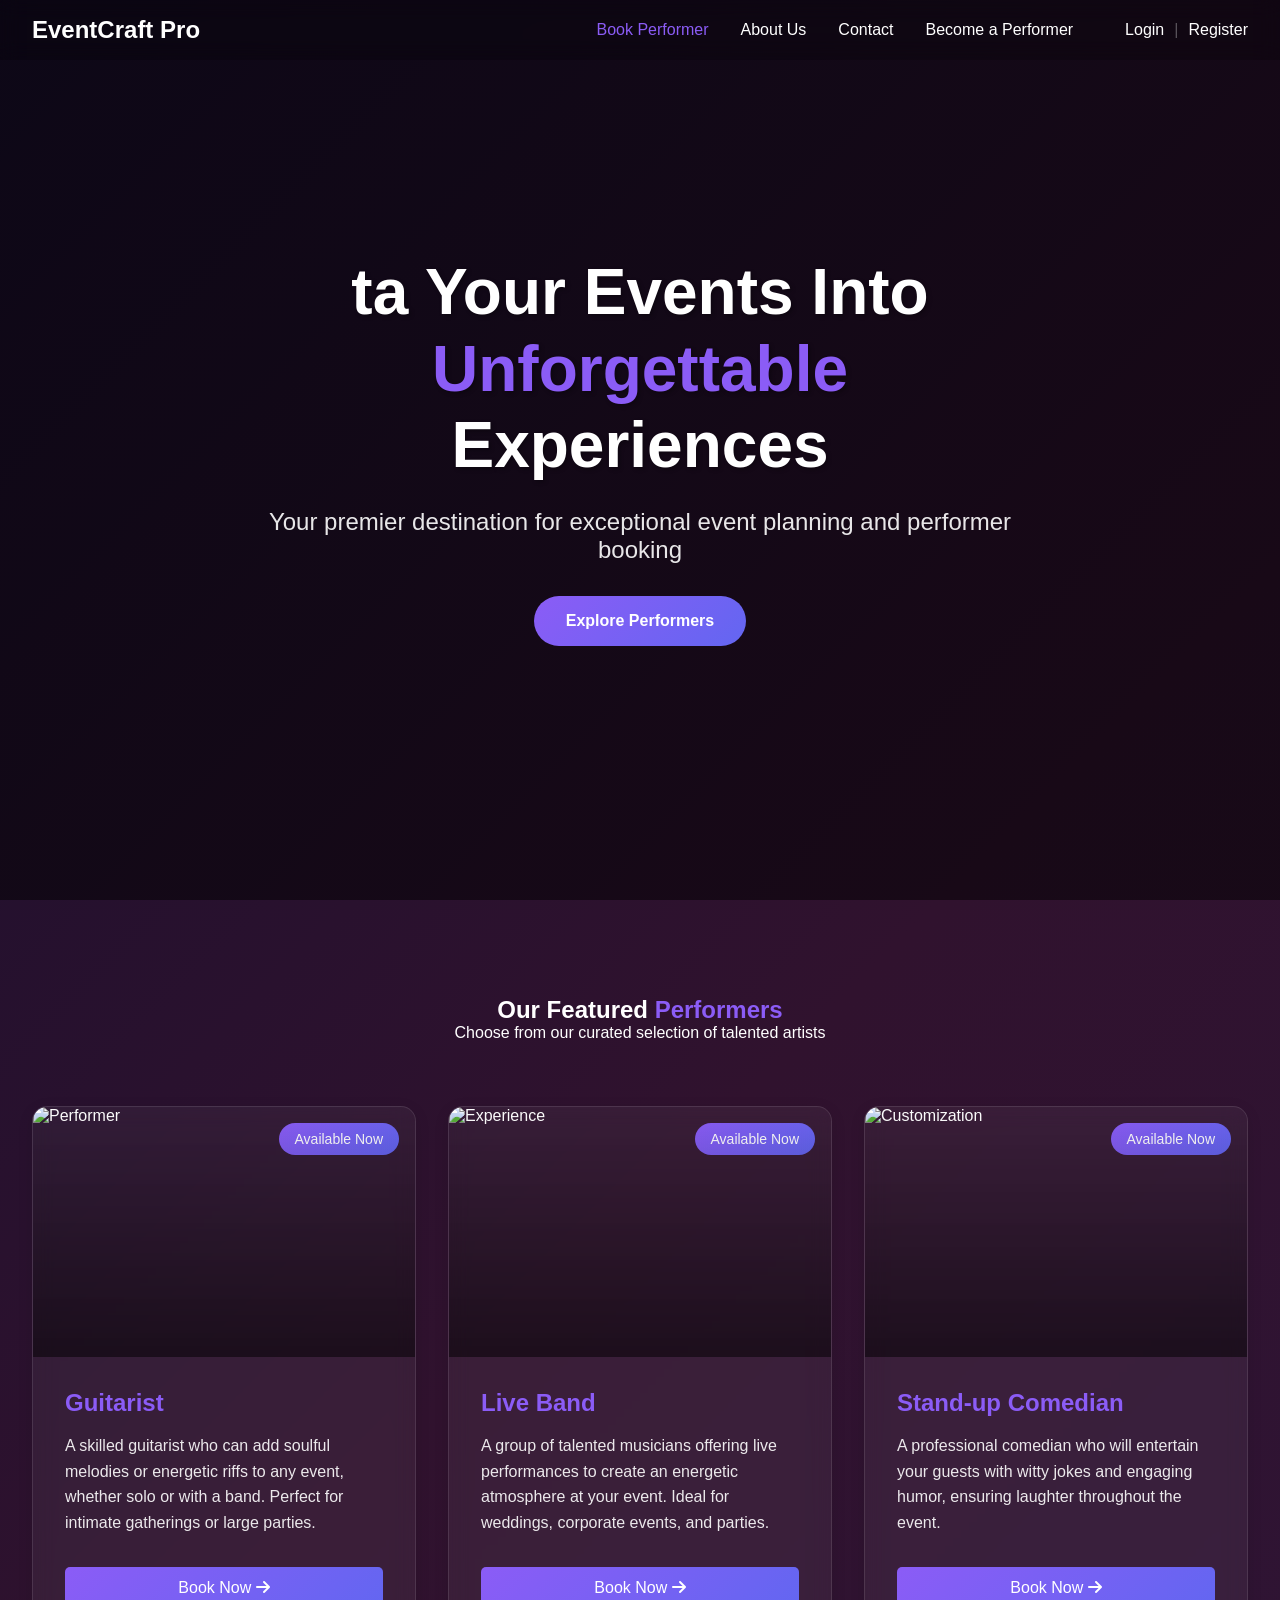
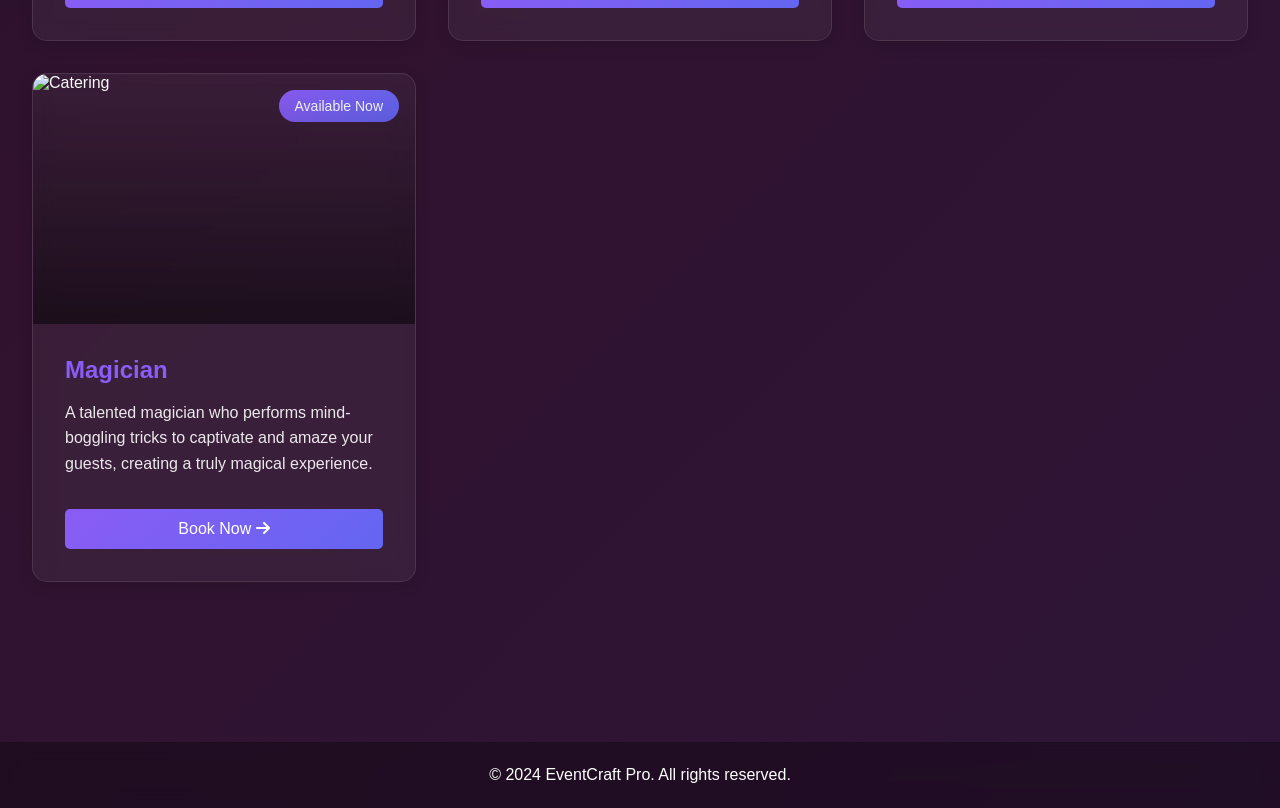
==== commit 94cab0cd: "a" ====
--- a/index.html
+++ b/index.html
@@ -10,7 +10,14 @@
     <script type="module">
         // Import the functions you need from the SDKs you need
         import { initializeApp } from "https://www.gstatic.com/firebasejs/10.8.0/firebase-app.js";
-        import { getAuth, GoogleAuthProvider, signInWithPopup } from "https://www.gstatic.com/firebasejs/10.8.0/firebase-auth.js";
+        import { 
+            getAuth, 
+            GoogleAuthProvider, 
+            signInWithPopup,
+            createUserWithEmailAndPassword,
+            signInWithEmailAndPassword,
+            signOut
+        } from "https://www.gstatic.com/firebasejs/10.8.0/firebase-auth.js";
         import { getDatabase, ref, set, get, update } from "https://www.gstatic.com/firebasejs/10.8.0/firebase-database.js";
         import { getAnalytics } from "https://www.gstatic.com/firebasejs/10.8.0/firebase-analytics.js";
 
@@ -39,6 +46,9 @@
         window.provider = provider;
         window.signInWithPopup = signInWithPopup;
         window.GoogleAuthProvider = GoogleAuthProvider;
+        window.createUserWithEmailAndPassword = createUserWithEmailAndPassword;
+        window.signInWithEmailAndPassword = signInWithEmailAndPassword;
+        window.signOut = signOut;
         window.dbRef = ref;
         window.dbSet = set;
         window.dbGet = get;
@@ -68,7 +78,7 @@
 
     <header class="hero">
         <div class="hero-content">
-            <h1>t Your Events Into <span class="highlight">Unforgettable</span> Experiences</h1>
+            <h1>ta Your Events Into <span class="highlight">Unforgettable</span> Experiences</h1>
             <p class="hero-subtitle">Your premier destination for exceptional event planning and performer booking</p>
             <div class="hero-cta">
                 <a href="#services" class="cta-button">Explore Performers</a>
@@ -372,14 +382,14 @@
             }
         };
 
-        // Handle Login
+        // Update the login handler
         document.querySelector('.login-form').addEventListener('submit', async (e) => {
             e.preventDefault();
             const email = e.target.querySelector('input[type="email"]').value;
             const password = e.target.querySelector('input[type="password"]').value;
             
             try {
-                const userCredential = await window.auth.signInWithEmailAndPassword(email, password);
+                const userCredential = await window.signInWithEmailAndPassword(window.auth, email, password);
                 document.getElementById('loginModal').style.display = 'none';
                 showNotification('Successfully logged in!', 'success');
             } catch (error) {
@@ -401,7 +411,7 @@
             }
 
             try {
-                const userCredential = await window.auth.createUserWithEmailAndPassword(email, password);
+                const userCredential = await window.createUserWithEmailAndPassword(window.auth, email, password);
                 
                 // Get the selected role (user or artist)
                 const isArtist = document.querySelector('.login-option.artist-login').classList.contains('active');
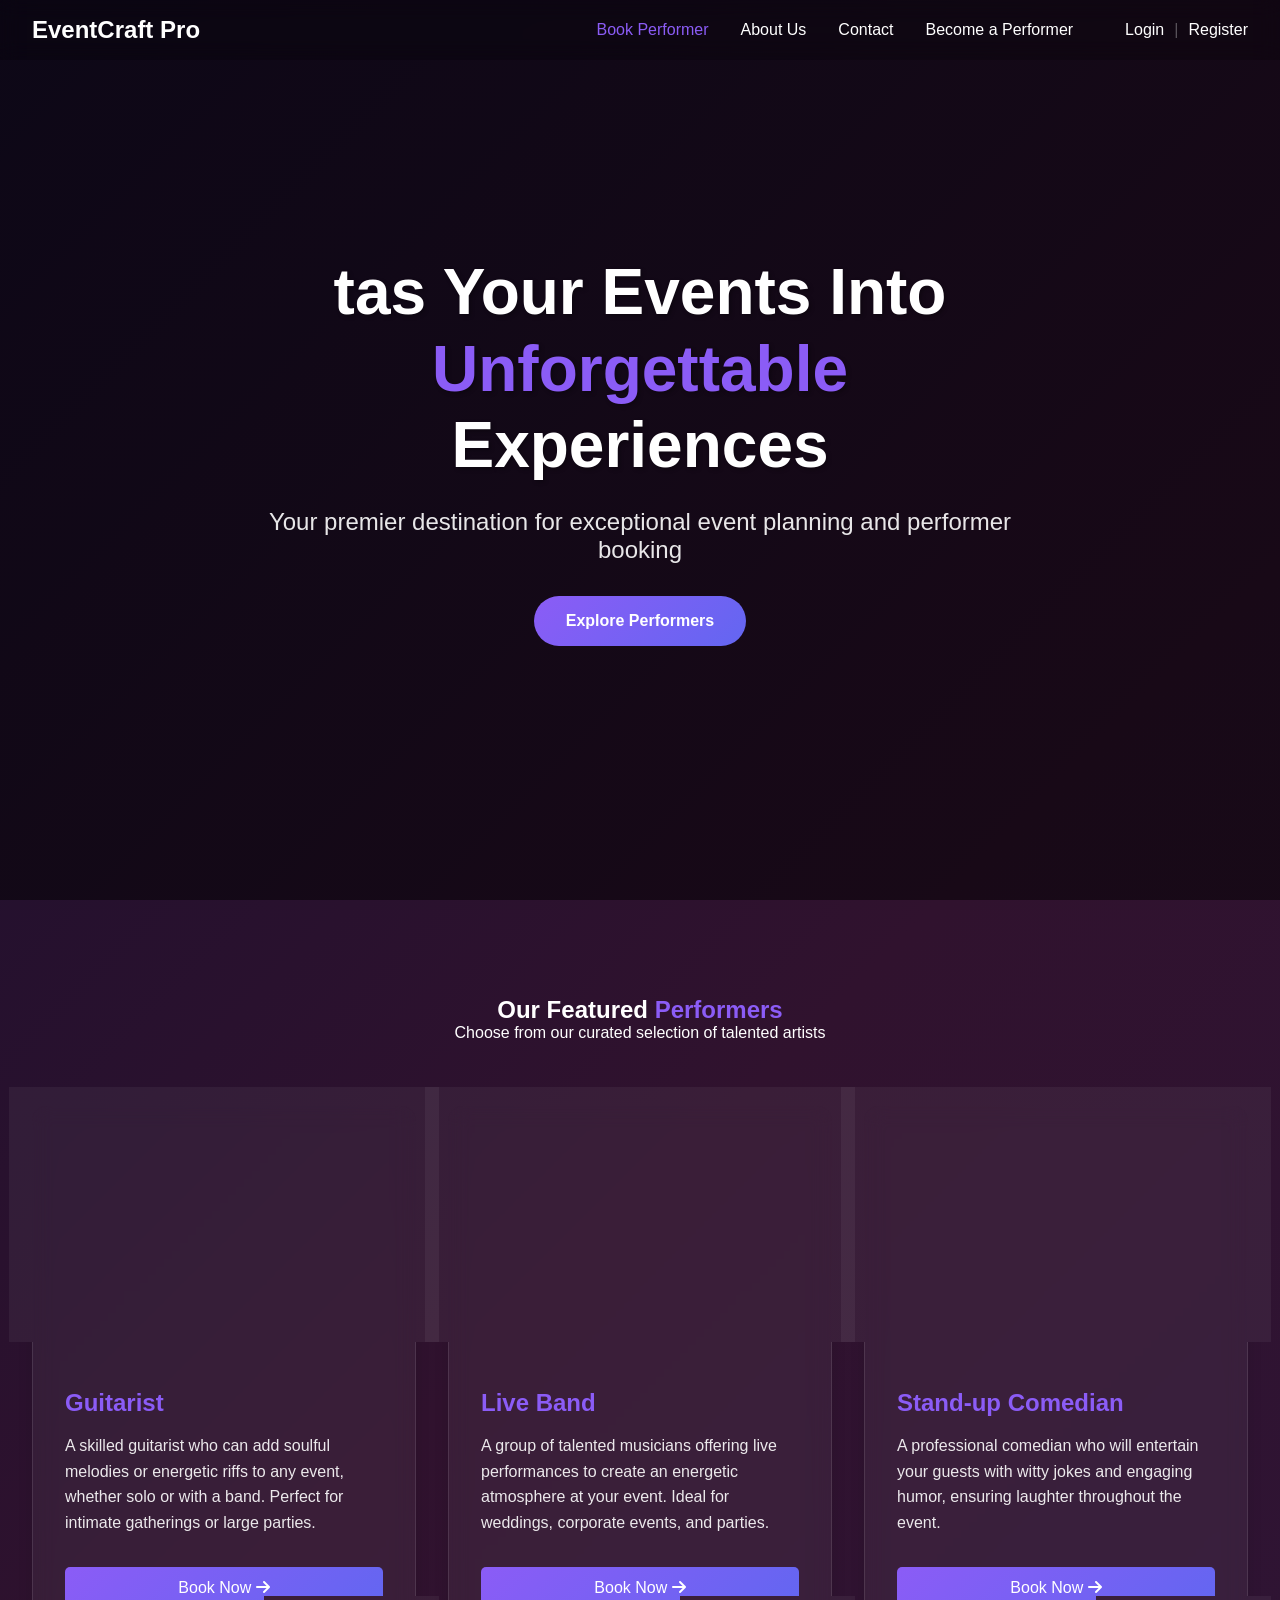
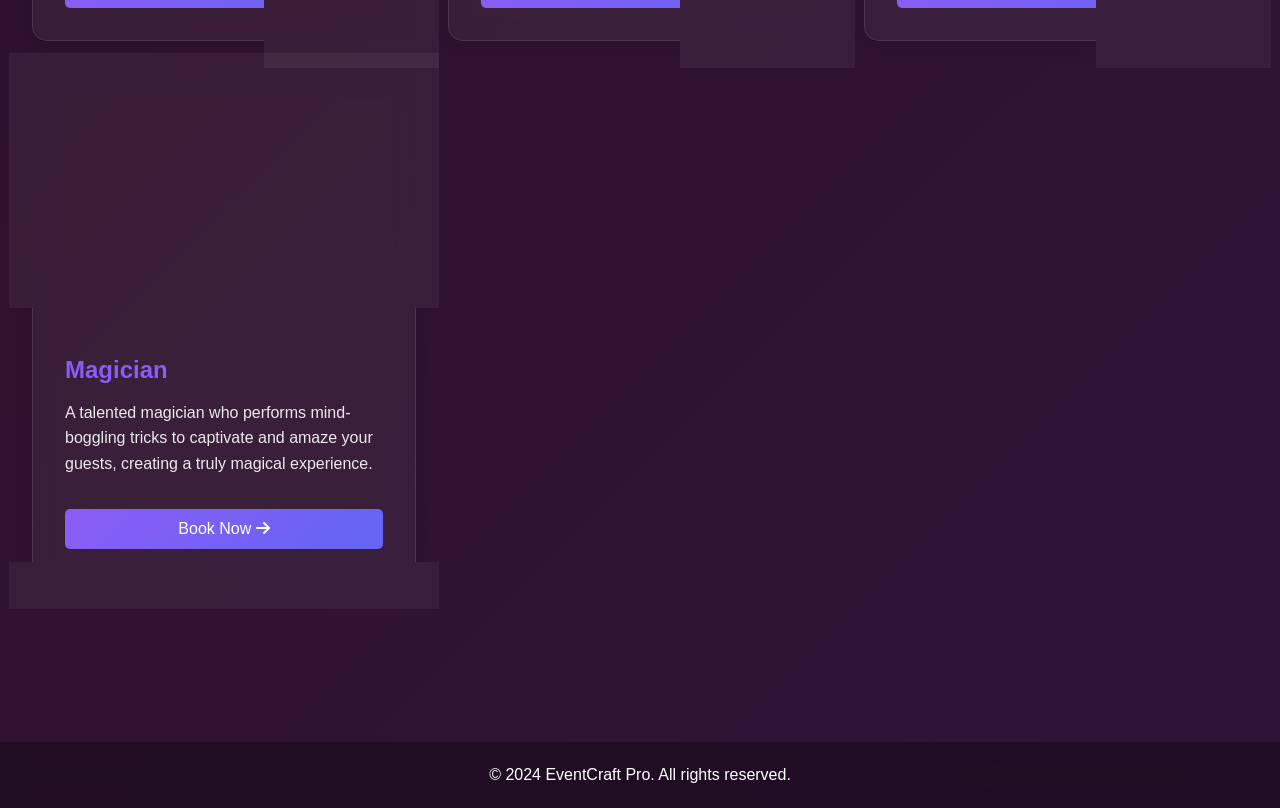
==== commit 3732db5a: "a" ====
--- a/index.html
+++ b/index.html
@@ -78,7 +78,7 @@
 
     <header class="hero">
         <div class="hero-content">
-            <h1>ta Your Events Into <span class="highlight">Unforgettable</span> Experiences</h1>
+            <h1>tas Your Events Into <span class="highlight">Unforgettable</span> Experiences</h1>
             <p class="hero-subtitle">Your premier destination for exceptional event planning and performer booking</p>
             <div class="hero-cta">
                 <a href="#services" class="cta-button">Explore Performers</a>
@@ -390,9 +390,44 @@
             
             try {
                 const userCredential = await window.signInWithEmailAndPassword(window.auth, email, password);
+                
+                // Get the selected role
+                const isArtist = document.querySelector('.login-option.artist-login').classList.contains('active');
+                
+                // Reference to user data
+                const userRef = window.dbRef(window.database, `Users/${userCredential.user.uid}`);
+                const snapshot = await window.dbGet(userRef);
+                
+                if (snapshot.exists()) {
+                    const userData = snapshot.val();
+                    
+                    // If logging in as artist but not in Artists collection, add them
+                    if (isArtist && userData.role !== 'artist') {
+                        const artistRef = window.dbRef(window.database, `Artists/${userCredential.user.uid}`);
+                        const updatedData = {
+                            ...userData,
+                            role: 'artist',
+                            lastLogin: new Date().toISOString()
+                        };
+                        
+                        // Update both collections
+                        await Promise.all([
+                            window.dbSet(artistRef, updatedData),
+                            window.dbSet(userRef, updatedData)
+                        ]);
+                    } else {
+                        // Just update last login
+                        await window.dbSet(userRef, {
+                            ...userData,
+                            lastLogin: new Date().toISOString()
+                        });
+                    }
+                }
+
                 document.getElementById('loginModal').style.display = 'none';
                 showNotification('Successfully logged in!', 'success');
             } catch (error) {
+                console.error("Login error:", error);
                 showNotification(error.message, 'error');
             }
         });
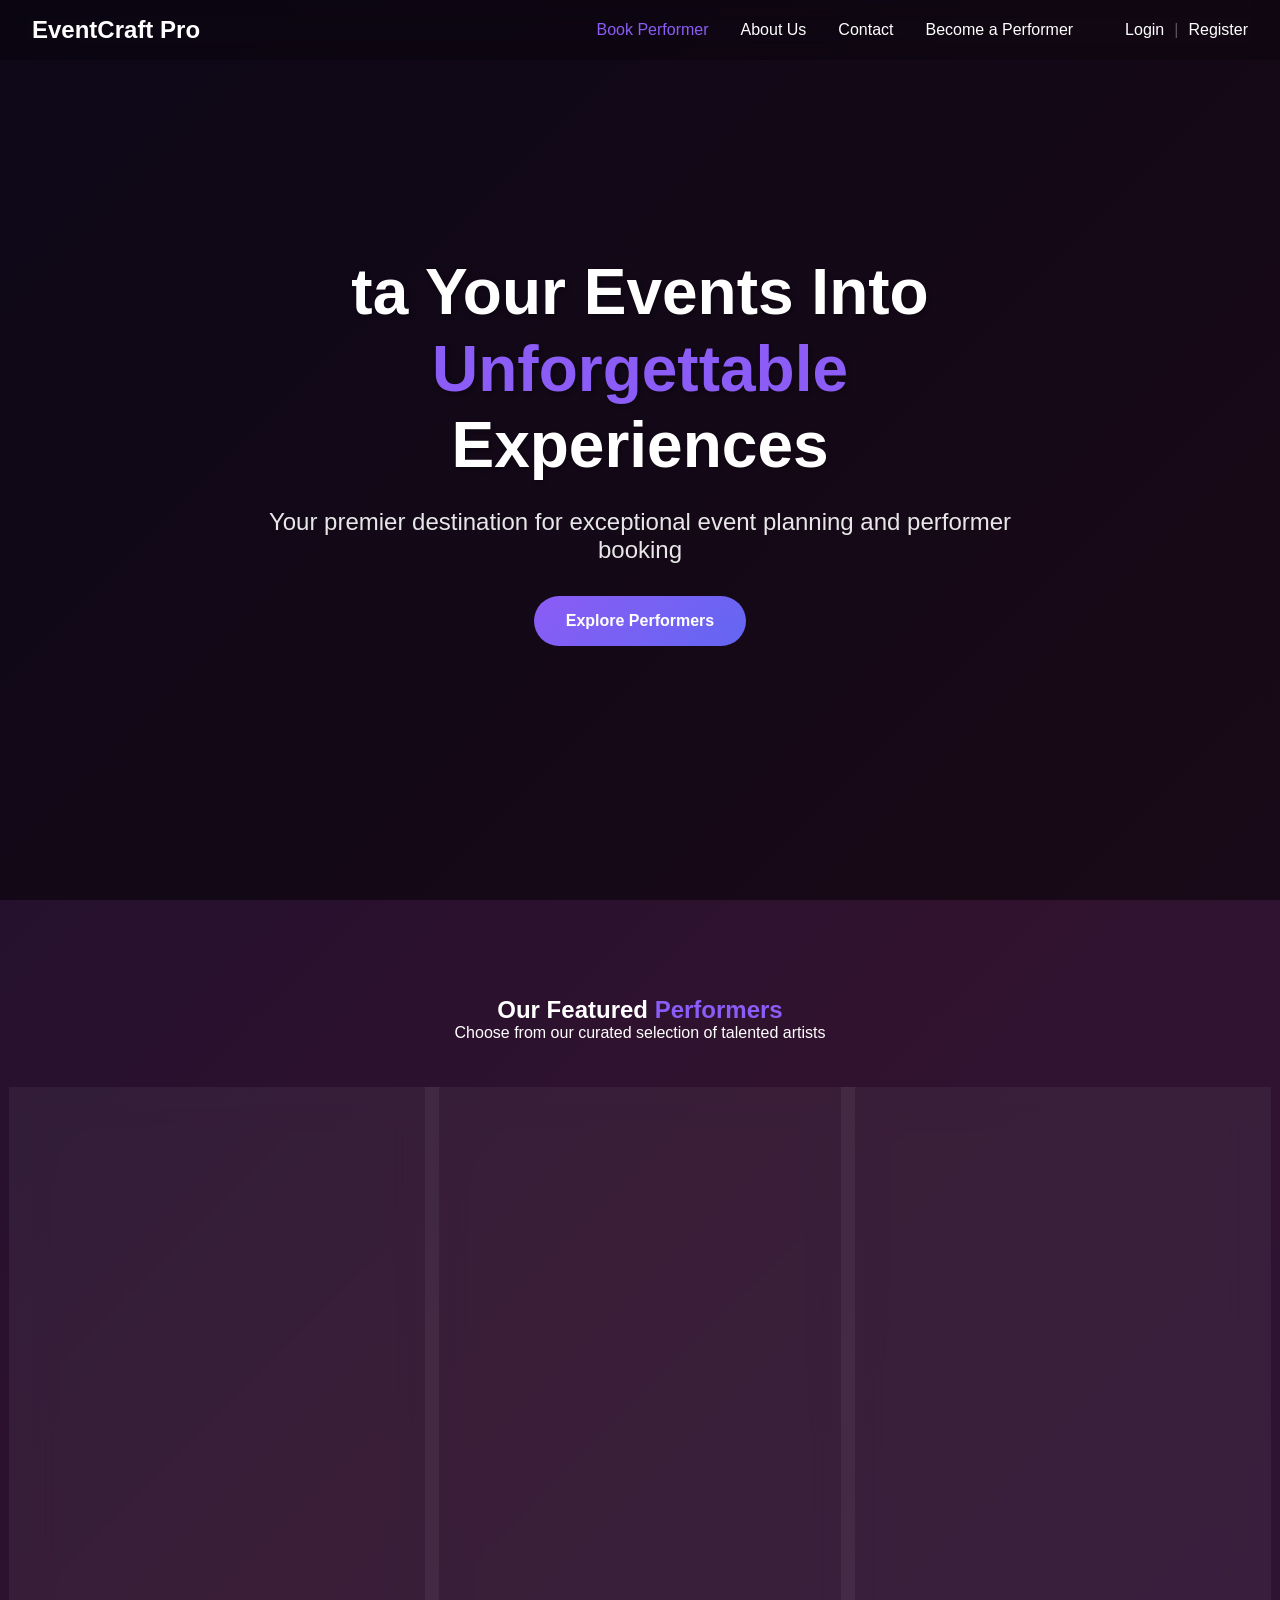
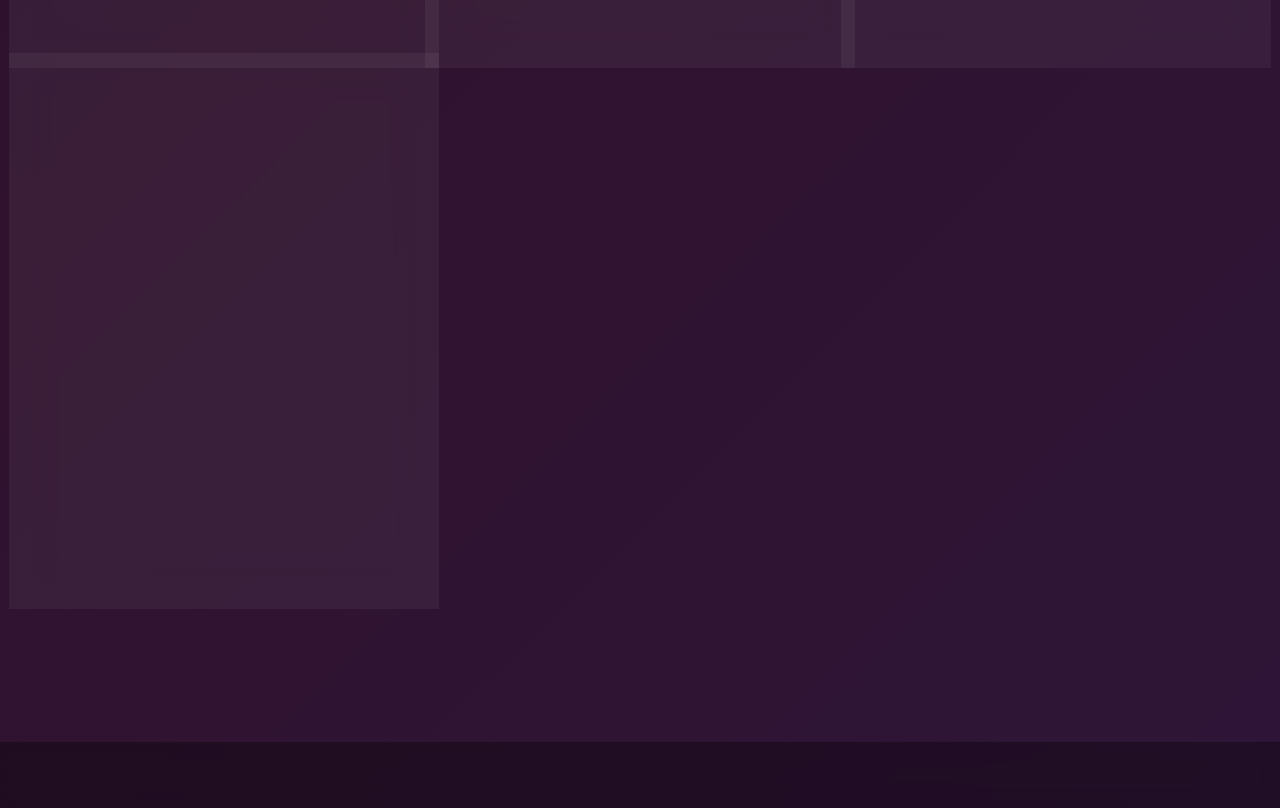
==== commit 7e54e303: "up" ====
--- a/index.html
+++ b/index.html
@@ -78,7 +78,7 @@
 
     <header class="hero">
         <div class="hero-content">
-            <h1>tas Your Events Into <span class="highlight">Unforgettable</span> Experiences</h1>
+            <h1>ta Your Events Into <span class="highlight">Unforgettable</span> Experiences</h1>
             <p class="hero-subtitle">Your premier destination for exceptional event planning and performer booking</p>
             <div class="hero-cta">
                 <a href="#services" class="cta-button">Explore Performers</a>
@@ -426,6 +426,7 @@
 
                 document.getElementById('loginModal').style.display = 'none';
                 showNotification('Successfully logged in!', 'success');
+                window.location.href = 'dashboard.html';
             } catch (error) {
                 console.error("Login error:", error);
                 showNotification(error.message, 'error');
@@ -476,6 +477,7 @@
 
                 document.getElementById('registerModal').style.display = 'none';
                 showNotification('Account created successfully!', 'success');
+                window.location.href = 'dashboard.html';
             } catch (error) {
                 console.error("Registration error:", error);
                 showNotification(error.message, 'error');
@@ -533,6 +535,7 @@
                     const modalId = document.getElementById('loginModal').style.display === 'block' ? 'loginModal' : 'registerModal';
                     document.getElementById(modalId).style.display = 'none';
                     showNotification('Successfully logged in with Google!', 'success');
+                    window.location.href = 'dashboard.html';
                 } catch (error) {
                     console.error("Error in database operations:", error);
                     showNotification('Error saving user data: ' + error.message, 'error');
--- a/style.css
+++ b/style.css
@@ -824,4 +824,93 @@
     width: 18px;
     height: 18px;
     object-fit: contain;
+}
+
+/* Dashboard Styles */
+.dashboard-container {
+    display: flex;
+    margin-top: 80px;
+    min-height: calc(100vh - 80px);
+    background: linear-gradient(135deg, rgba(26, 15, 46, 0.95), rgba(48, 18, 46, 0.95));
+}
+
+.dashboard-sidebar {
+    width: 250px;
+    background: rgba(0, 0, 0, 0.2);
+    padding: 20px;
+    border-right: 1px solid rgba(255, 255, 255, 0.1);
+}
+
+.user-info {
+    text-align: center;
+    padding: 20px 0;
+    border-bottom: 1px solid rgba(255, 255, 255, 0.1);
+}
+
+.dashboard-profile-pic {
+    width: 80px;
+    height: 80px;
+    border-radius: 50%;
+    margin-bottom: 10px;
+    border: 3px solid rgba(139, 92, 246, 0.5);
+}
+
+.dashboard-username {
+    color: white;
+    margin: 10px 0 5px;
+}
+
+.dashboard-role {
+    color: rgba(255, 255, 255, 0.7);
+    font-size: 0.9em;
+}
+
+.dashboard-menu {
+    list-style: none;
+    padding: 0;
+    margin: 20px 0;
+}
+
+.dashboard-menu li {
+    padding: 12px 15px;
+    color: rgba(255, 255, 255, 0.8);
+    cursor: pointer;
+    border-radius: 8px;
+    margin: 5px 0;
+    transition: all 0.3s;
+    display: flex;
+    align-items: center;
+    gap: 10px;
+}
+
+.dashboard-menu li:hover {
+    background: rgba(139, 92, 246, 0.2);
+    color: #8b5cf6;
+}
+
+.dashboard-menu li.active {
+    background: #8b5cf6;
+    color: white;
+}
+
+.dashboard-menu li i {
+    width: 20px;
+    text-align: center;
+}
+
+.dashboard-content {
+    flex: 1;
+    padding: 30px;
+}
+
+.dashboard-content h1 {
+    color: white;
+    margin-bottom: 30px;
+}
+
+.dashboard-stats {
+    display: grid;
+    grid-template-columns: repeat(auto-fit, minmax(250px, 1fr));
+    gap: 20px;
+    margin-top: 20px;
 }
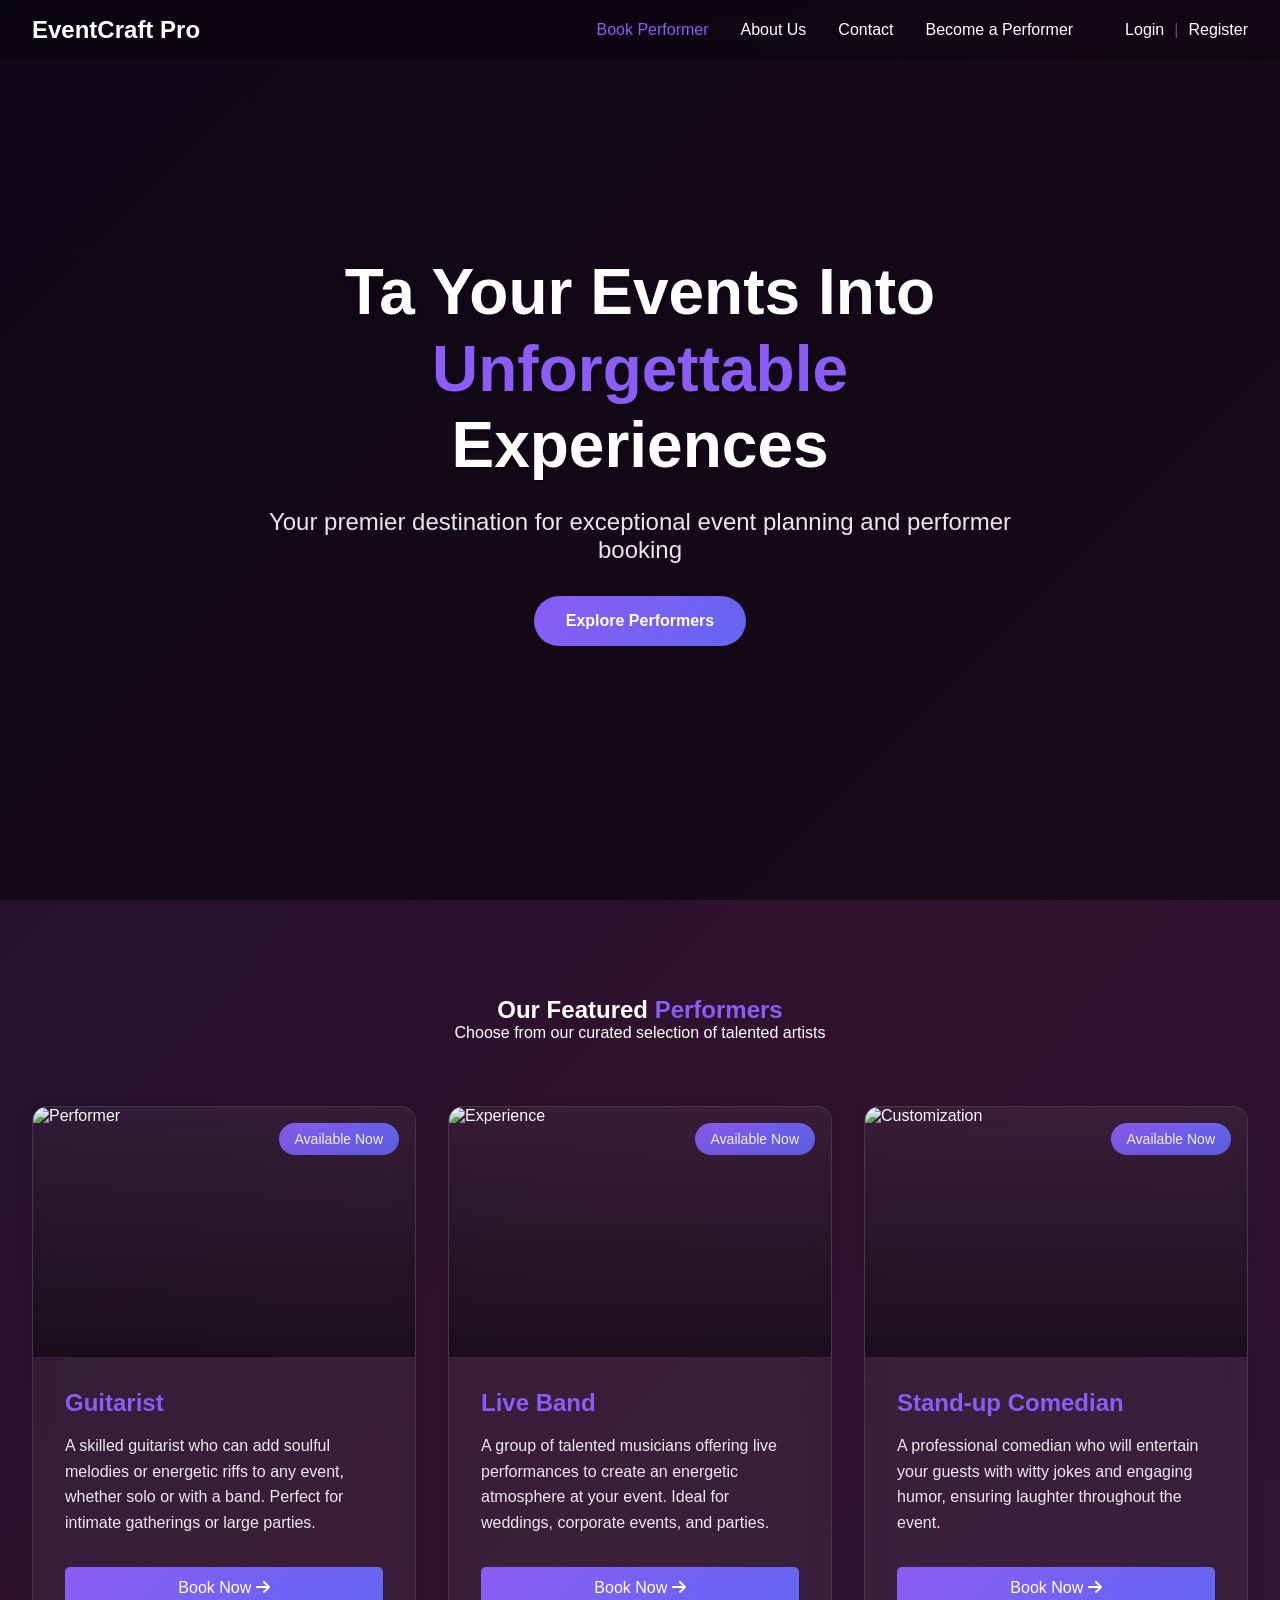
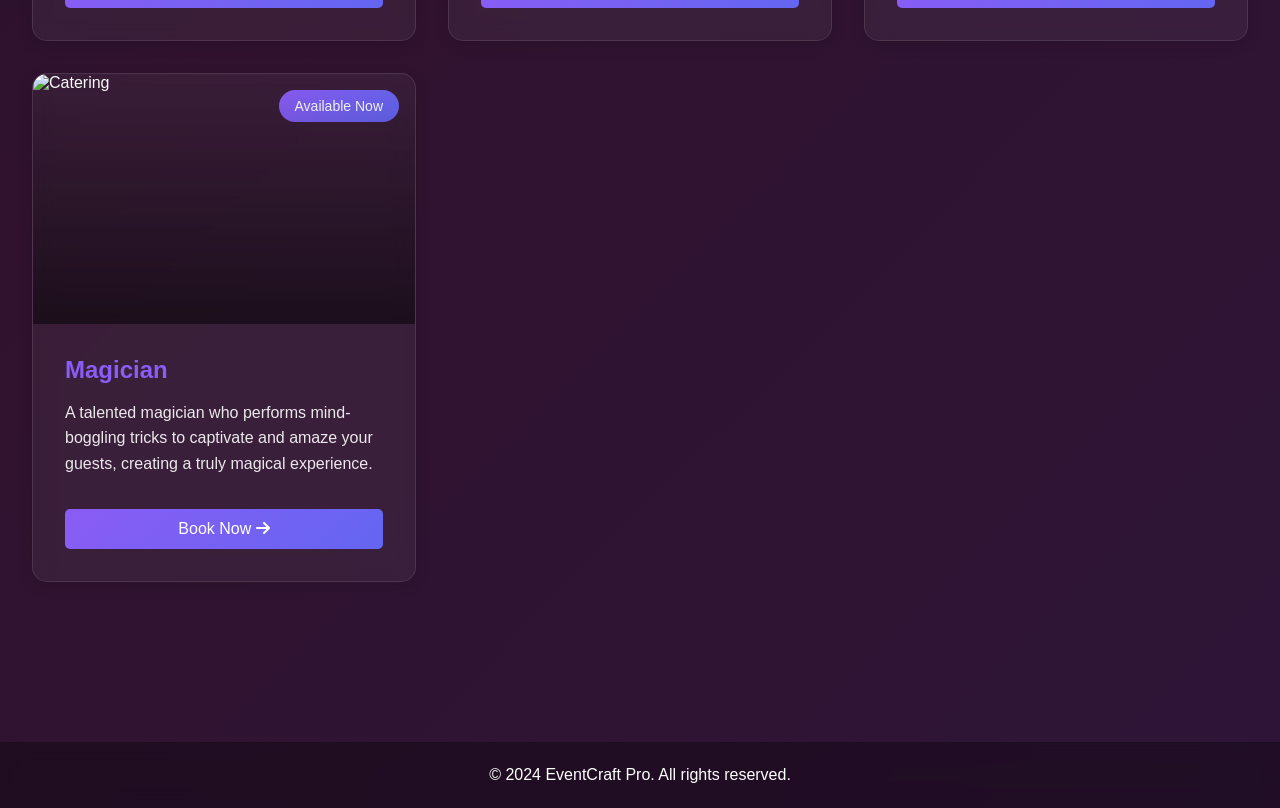
==== commit 09df8918: "updates" ====
--- a/index.html
+++ b/index.html
@@ -65,6 +65,9 @@
         </div>
         <ul class="nav-links">
             <li><a href="index.html" class="active">Book Performer</a></li>
+            <li class="dashboard-link" style="display: none;">
+                <a href="dashboard.html">Artist Dashboard</a>
+            </li>
             <li><a href="about.html">About Us</a></li>
             <li><a href="contact.html">Contact</a></li>
             <li><a href="Become.html">Become a Performer</a></li>
@@ -78,7 +81,7 @@
 
     <header class="hero">
         <div class="hero-content">
-            <h1>ta Your Events Into <span class="highlight">Unforgettable</span> Experiences</h1>
+            <h1>Ta Your Events Into <span class="highlight">Unforgettable</span> Experiences</h1>
             <p class="hero-subtitle">Your premier destination for exceptional event planning and performer booking</p>
             <div class="hero-cta">
                 <a href="#services" class="cta-button">Explore Performers</a>
@@ -295,12 +298,25 @@
             }
         });
 
-        // Firebase Auth State Observer
+        // Update the Firebase Auth State Observer
         window.addEventListener('DOMContentLoaded', () => {
-            window.auth.onAuthStateChanged((user) => {
+            window.auth.onAuthStateChanged(async (user) => {
                 if (user) {
                     // User is signed in
-                    console.log("User is signed in:", user); // Debug log
+                    console.log("User is signed in:", user);
+                    
+                    // Check user role from database
+                    const userRef = window.dbRef(window.database, `Users/${user.uid}`);
+                    const snapshot = await window.dbGet(userRef);
+                    const userData = snapshot.val();
+                    
+                    // Show/hide dashboard link based on role
+                    const dashboardLink = document.querySelector('.dashboard-link');
+                    if (dashboardLink) {
+                        dashboardLink.style.display = userData?.role === 'artist' ? 'block' : 'none';
+                    }
+                    
+                    // Update auth links
                     const authLinks = document.querySelector('.auth-links');
                     if (authLinks) {
                         authLinks.innerHTML = `
@@ -317,6 +333,11 @@
                                     <a href="#" class="dropdown-item">
                                         <i class="fas fa-user"></i> Profile
                                     </a>
+                                    ${userData?.role === 'artist' ? `
+                                    <a href="dashboard.html" class="dropdown-item">
+                                        <i class="fas fa-chart-line"></i> Artist Dashboard
+                                    </a>
+                                    ` : ''}
                                     <a href="#" class="dropdown-item">
                                         <i class="fas fa-cog"></i> Settings
                                     </a>
@@ -343,7 +364,15 @@
                     }
                 } else {
                     // User is signed out
-                    console.log("User is signed out"); // Debug log
+                    console.log("User is signed out");
+                    
+                    // Hide dashboard link
+                    const dashboardLink = document.querySelector('.dashboard-link');
+                    if (dashboardLink) {
+                        dashboardLink.style.display = 'none';
+                    }
+                    
+                    // Update auth links
                     const authLinks = document.querySelector('.auth-links');
                     if (authLinks) {
                         authLinks.innerHTML = `
@@ -352,16 +381,6 @@
                             <a href="#" onclick="openRegisterModal()">Register</a>
                         `;
                     }
-                }
-            });
-
-            // Close dropdown when clicking outside
-            document.addEventListener('click', (e) => {
-                if (!e.target.closest('.user-profile-menu')) {
-                    const dropdowns = document.querySelectorAll('.dropdown-menu.show');
-                    dropdowns.forEach(dropdown => {
-                        dropdown.classList.remove('show');
-                    });
                 }
             });
         });
@@ -426,7 +445,6 @@
 
                 document.getElementById('loginModal').style.display = 'none';
                 showNotification('Successfully logged in!', 'success');
-                window.location.href = 'dashboard.html';
             } catch (error) {
                 console.error("Login error:", error);
                 showNotification(error.message, 'error');
@@ -477,7 +495,6 @@
 
                 document.getElementById('registerModal').style.display = 'none';
                 showNotification('Account created successfully!', 'success');
-                window.location.href = 'dashboard.html';
             } catch (error) {
                 console.error("Registration error:", error);
                 showNotification(error.message, 'error');
@@ -535,7 +552,6 @@
                     const modalId = document.getElementById('loginModal').style.display === 'block' ? 'loginModal' : 'registerModal';
                     document.getElementById(modalId).style.display = 'none';
                     showNotification('Successfully logged in with Google!', 'success');
-                    window.location.href = 'dashboard.html';
                 } catch (error) {
                     console.error("Error in database operations:", error);
                     showNotification('Error saving user data: ' + error.message, 'error');
